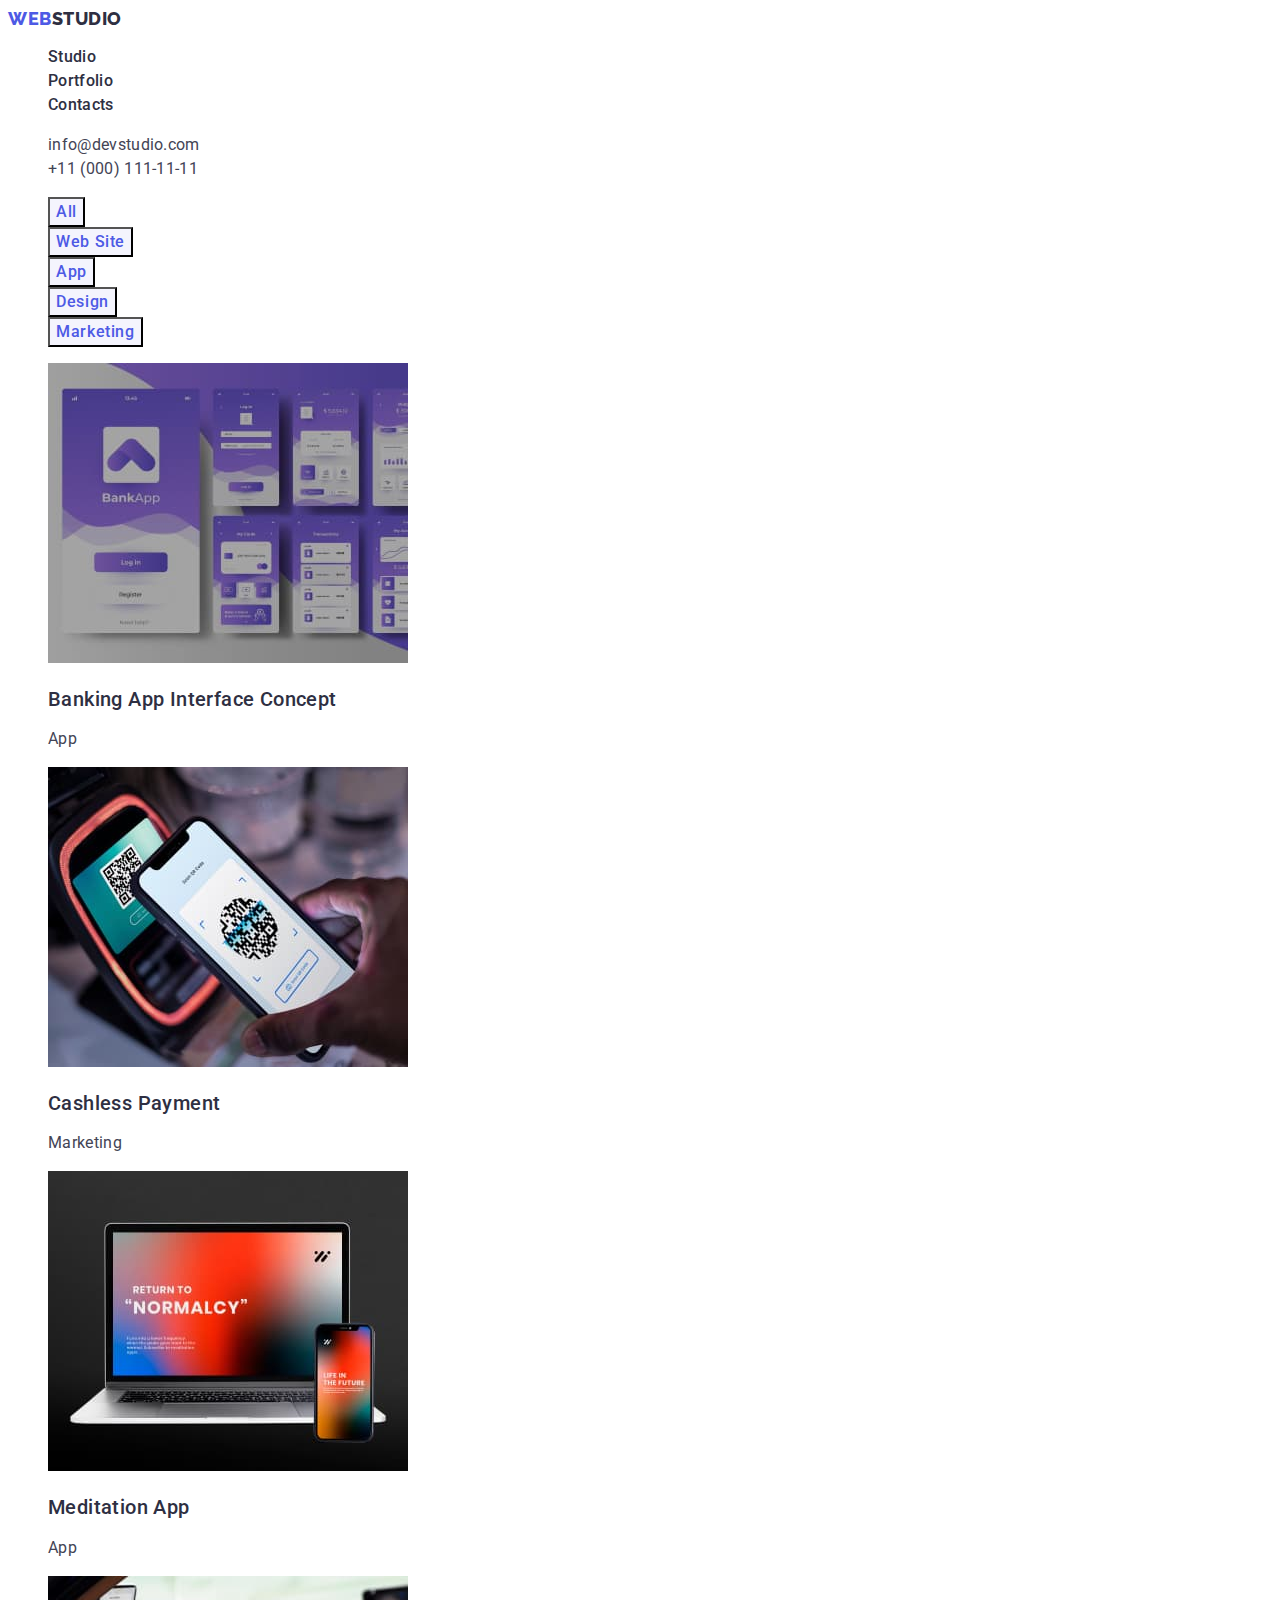
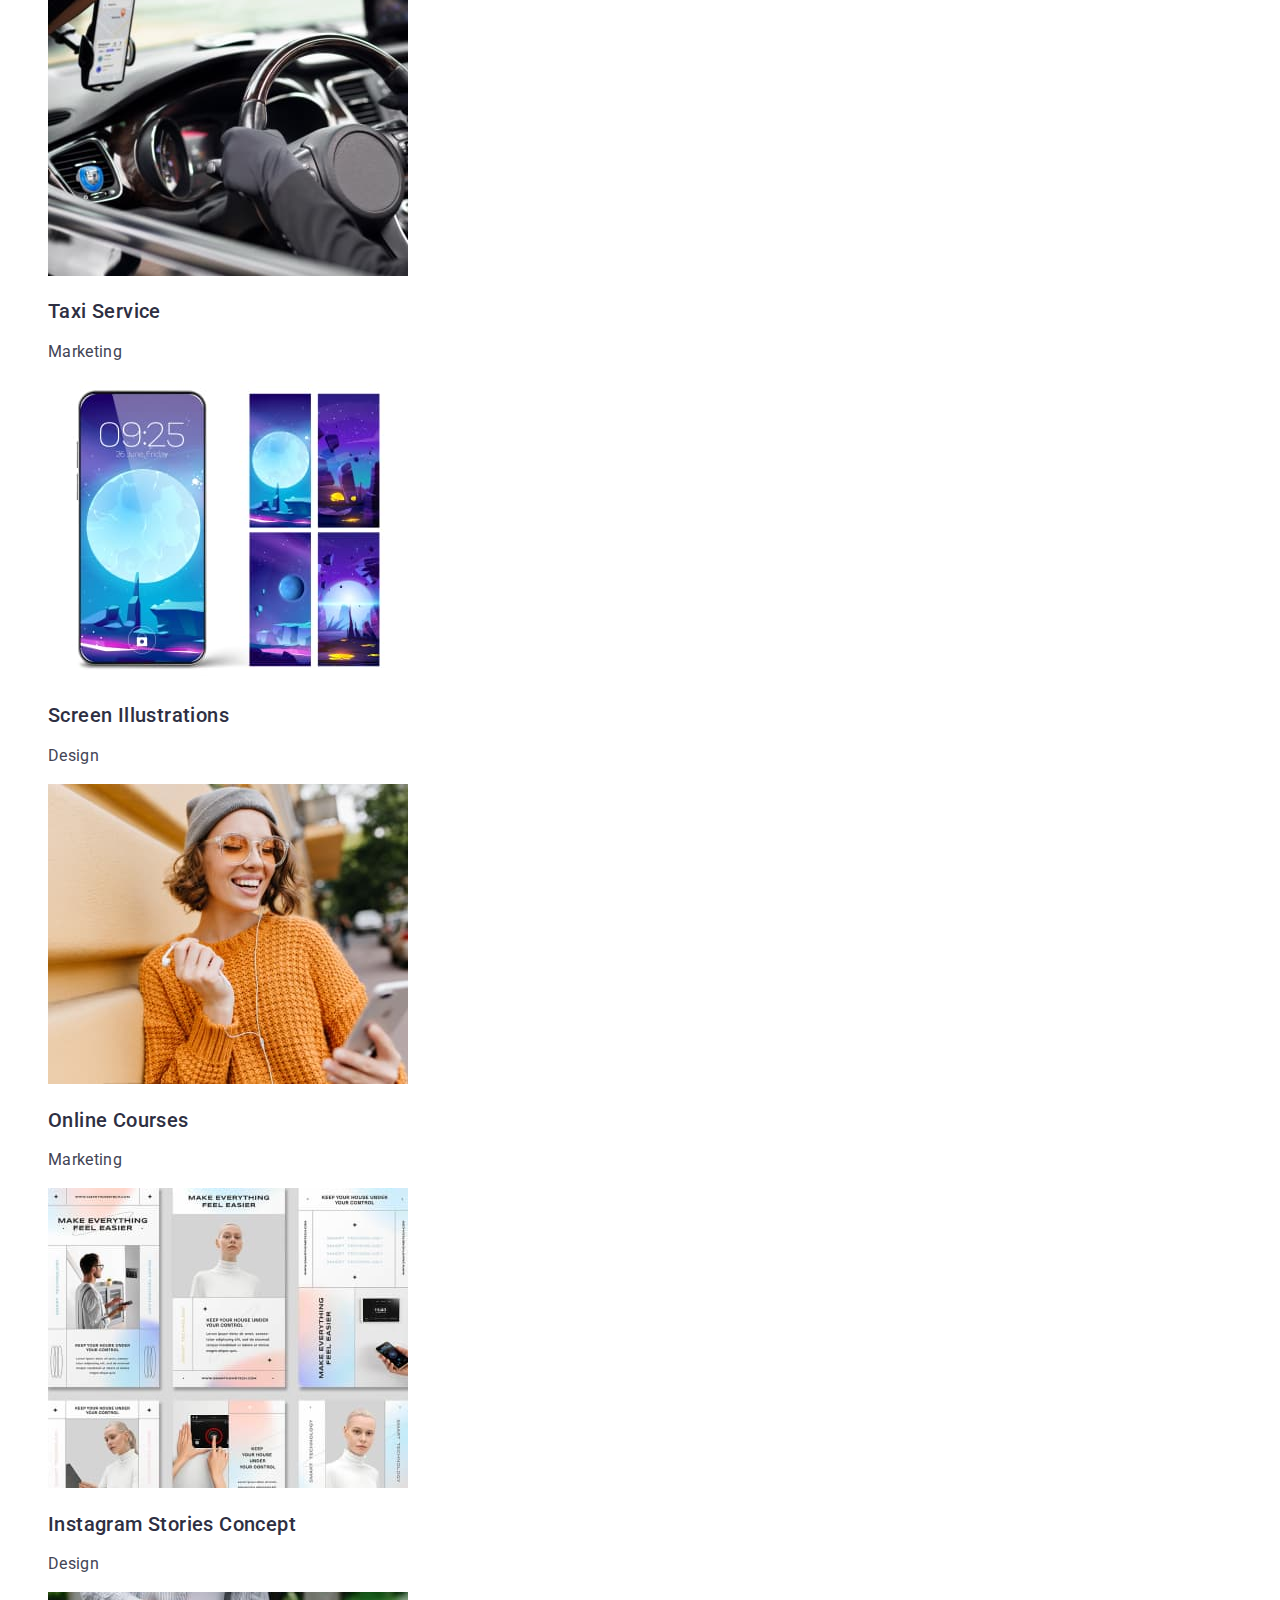
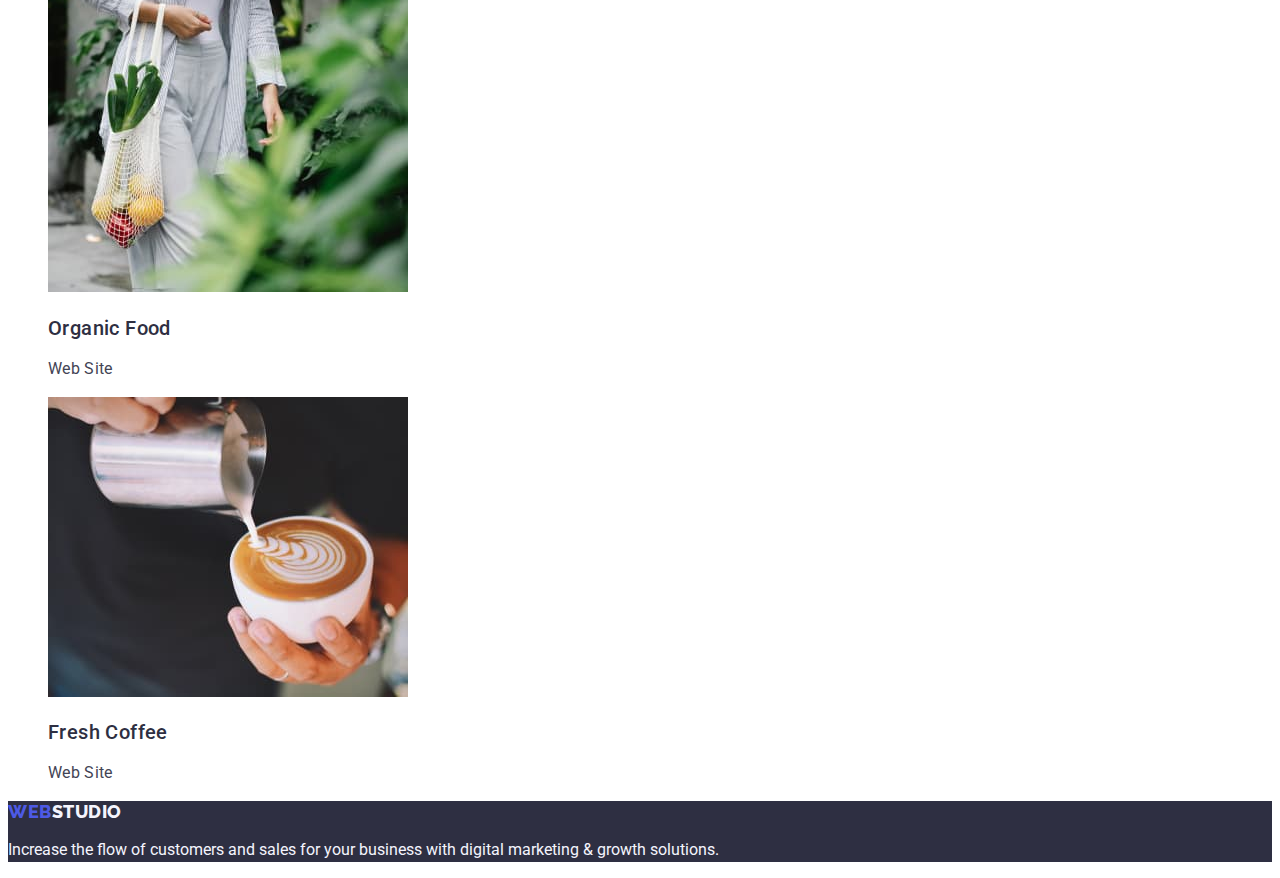
==== portfolio.html @ 2b903c84 "Initial commit" ====
<!DOCTYPE html>
<html lang="en">
  <head>
    <meta charset="UTF-8" />
    <meta http-equiv="X-UA-Compatible" content="IE=edge" />
    <meta name="viewport" content="width=device-width, initial-scale=1.0" />
    <meta name="description" content="Effective Solutions for Your Business" />
    <title>WebStudio</title>
    <!--fav icon-->
    <link
      rel="icon"
      type="image/png"
      sizes="32x32"
      href="./images/fav-icon/favicon.ico"
    />
    <!--Fonts-->
    <link rel="preconnect" href="https://fonts.googleapis.com" />
    <link rel="preconnect" href="https://fonts.gstatic.com" crossorigin />
    <link
      href="https://fonts.googleapis.com/css2?family=Raleway:wght@800&family=Roboto:wght@400;500;700&display=swap"
      rel="stylesheet"
    />
    <!--Таблиця стилів-->
    <link rel="stylesheet" href="./css/styles.css" />
  </head>
  <body>
    <!--шапка сайту навігаційне меню-->
    <header class="header">
      <nav class="header-nav">
        <a href="./index.html" class="logo link"
          >Web<span class="header-logo-studio">Studio</span></a
        >
        <ul class="list">
          <li>
            <a class="header-link link" href="./index.html">Studio</a>
          </li>
          <li>
            <a class="header-link link" href="./portfolio.html">Portfolio</a>
          </li>
          <li>
            <a class="header-link link" href="">Contacts</a>
          </li>
        </ul>
      </nav>
      <address class="adrs">
        <ul class="list">
          <li>
            <a class="header-adrs link" href="mailto:info@devstudio.com"
              >info@devstudio.com</a
            >
          </li>
          <li>
            <a class="header-adrs link" href="tel:+110001111111"
              >+11 (000) 111-11-11</a
            >
          </li>
        </ul>
      </address>
    </header>

    <main>
      <!--section1-->
      <section>
        <h1 hidden>Filters</h1>
        <!--Filters-->
        <ul class="list">
          <li><button type="button" class="btn-portfolio">All</button></li>
          <li><button type="button" class="btn-portfolio">Web Site</button></li>
          <li><button type="button" class="btn-portfolio">App</button></li>
          <li><button type="button" class="btn-portfolio">Design</button></li>
          <li>
            <button type="button" class="btn-portfolio">Marketing</button>
          </li>
        </ul>
        <!--Fotos our projects-->
        <ul class="list">
          <li>
            <a href="" class="link"
              ><img
                src="./images/portfolio/img-1.jpg"
                alt="BankApp"
                width="360"
                height="300"
              />
              <h2 class="text-header">Banking App Interface Concept</h2>
              <p class="text">App</p></a
            >
          </li>
          <li>
            <a href="" class="link"
              ><img
                src="./images/portfolio/img-2.jpg"
                alt="QR-Code scan"
                width="360"
                height="300"
              />
              <h2 class="text-header">Cashless Payment</h2>
              <p class="text">Marketing</p></a
            >
          </li>
          <li>
            <a href="" class="link"
              ><img
                src="./images/portfolio/img-3.jpg"
                alt="WEB pages"
                width="360"
                height="300"
              />
              <h2 class="text-header">Meditation App</h2>
              <p class="text">App</p></a
            >
          </li>
          <li>
            <a href="" class="link"
              ><img
                src="./images/portfolio/img-4.jpg"
                alt="Taxi navigator"
                width="360"
                height="300"
              />
              <h2 class="text-header">Taxi Service</h2>
              <p class="text">Marketing</p></a
            >
          </li>
          <li>
            <a href="" class="link"
              ><img
                src="./images/portfolio/img-5.jpg"
                alt="Screen wallpaper"
                width="360"
                height="300"
              />
              <h2 class="text-header">Screen Illustrations</h2>
              <p class="text">Design</p></a
            >
          </li>
          <li>
            <a href="" class="link"
              ><img
                src="./images/portfolio/img-6.jpg"
                alt="Online courses"
                width="360"
                height="300"
              />
              <h2 class="text-header">Online Courses</h2>
              <p class="text">Marketing</p></a
            >
          </li>
          <li>
            <a href="" class="link"
              ><img
                src="./images/portfolio/img-7.jpg"
                alt="Instagram"
                width="360"
                height="300"
              />
              <h2 class="text-header">Instagram Stories Concept</h2>
              <p class="text">Design</p></a
            >
          </li>
          <li>
            <a href="" class="link"
              ><img
                src="./images/portfolio/img-8.jpg"
                alt="Organic Food"
                width="360"
                height="300"
              />
              <h2 class="text-header">Organic Food</h2>
              <p class="text">Web Site</p></a
            >
          </li>
          <li>
            <a href="" class="link"
              ><img
                src="./images/portfolio/img-9.jpg"
                alt="Coffe"
                width="360"
                height="300"
              />
              <h2 class="text-header">Fresh Coffee</h2>
              <p class="text">Web Site</p>
            </a>
          </li>
        </ul>
      </section>
    </main>
    <!--Footer-->
    <footer class="footer">
      <a class="logo link" href="./index.html"
        >Web<span class="studio-footer">Studio</span></a
      >
      <p class="text-footer">
        Increase the flow of customers and sales for your business with digital
        marketing & growth solutions.
      </p>
    </footer>
  </body>
</html>
---- css/styles.css ----
:root {
  --color-iris: #4d5ae5;
  --color-ocean: #404bbf;
  --color-navy-blue: #2e2f42;
  --color-green: #31d0aa;
  --color-slate: #434455;
  --color-light-slate: #8e8f99;
  --color-cornflower: #e7e9fc;
  --color-cloud: #f4f4fd;
  --color-navy-blue-modal: #2e2f42;
  --color-grey: #2e2f42;
  --color-white: #ffffff;
  --color-dairy: #fcfcfc;
}
/**
  |============================
  | Base styles 
  |============================
*/
Body {
  font-family: "Roboto", sans-serif;
  font-weight: 400;
  line-height: 1.5;
  color: var(--color-slate);
  background-color: var(--color-white);
}
.link {
  text-decoration: none;
}
.list {
  list-style: none;
}
/**
  |============================
  | styles header
  |============================
*/
.header-nav {
  color: var(--color-ocean);
}
.logo {
  font-family: "Raleway", sans-serif;
  font-style: normal;
  font-weight: 800;
  font-size: 18px;
  line-height: 21px;
  line-height: 1.17;

  display: flex;
  align-items: center;
  letter-spacing: 0.03em;
  text-transform: uppercase;

  color: var(--color-iris);
}
.header-logo-studio {
  font-family: "Raleway";
  font-style: normal;
  font-weight: 800;
  font-size: 18px;
  line-height: 21px;

  display: flex;
  align-items: center;
  letter-spacing: 0.03em;
  text-transform: uppercase;
  color: #2e2f42;
}
.header-link {
  font-style: normal;
  font-weight: 500;
  font-size: 16px;
  line-height: 24px;
  letter-spacing: 0.02em;
  color: var(--color-navy-blue);
}
.header-nav .header-link:hover,
.header-nav .header-link:focus {
  color: var(--color-ocean);

}
.adrs {
  font-style: normal;
}
.header-adrs {
  font-style: normal;
  font-weight: 400;
  font-size: 16px;
  line-height: 24px;
  letter-spacing: 0.02em;
  color: var(--color-slate);
}
.adrs .header-adrs:hover,
.adrs .header-adrs:focus {
  color: var(--color-ocean);
}
/**
  |============================
  | styles Hero section 1
  |============================
*/
.hero-section {
  background-color: var(--color-navy-blue);
}
.hero-header {
  font-weight: 700;
  font-size: 56px;
  line-height: 60px;
  text-align: center;
  letter-spacing: 0.02em;
  line-height: 1.07;
  color: var(--color-white);
}
.hero-button {
  font-family: "Roboto", sans-serif;
  background-color: var(--color-iris);
  color: var(--color-white);
  box-shadow: 0px 4px 4px rgba(0, 0, 0, 0.15);
  border-radius: 4px;
  font-size: 16px;
  letter-spacing: 0.04em;
  font-weight: 500;
  line-height: 1.5;
  cursor: pointer;
}
.hero-button:hover,
.hero-button:focus {
  background-color: #404BBF;
}
/**
  |============================
  | styles section 3
  |============================
*/
.header-three {
  font-weight: 500;
  line-height: 1.2;
  letter-spacing: 0.02em;
  font-size: 20px;
  color: var(--color-navy-blue);
}
.text {
  font-weight: 400;
  line-height: 1.5;
  font-size: 16px;
  letter-spacing: 0.02em;
  color: var(--color-slate);
}
.header-two {
  font-weight: 700;
  line-height: 1.11;
  text-align: center;
  text-transform: capitalize;
  letter-spacing: 0.02em;
  font-size: 36px;
  color: var(--color-navy-blue);
}
/**
  |============================
  | styles section 4
  |============================
*/
.team {
  background-color: var(--color-cloud);
}
.list-point {
  background-color: var(--color-white);
}
/**
  |============================
  | footer
  |============================
*/
.footer {
  background-color: var(--color-navy-blue);
}
.studio-footer {
  color: var(--color-cloud);
  font-family: 'Raleway', sans-serif
  line-height: 1.17;
}
.text-footer {
  color: var(--color-cloud);
}
/**
  |============================
  | Portfolio
  |============================
*/
.btn-portfolio {
  font-size: 16px;
  letter-spacing: 0.04em;
  font-weight: 500;
  line-height: 1.5;
  cursor: pointer;
  color: var(--color-iris);
  font-family: "Roboto", sans-serif;
  background-color: var(--color-cloud);
}
.btn-portfolio:hover,
.btn-portfolio:focus {
  color: var(--color-white);
  background-color: var(--color-ocean);
}

.text-header {
  font-weight: 500;
  font-size: 20px;
  line-height: 1.2;
  letter-spacing: 0.02em;
  color: var(--color-navy-blue);
}
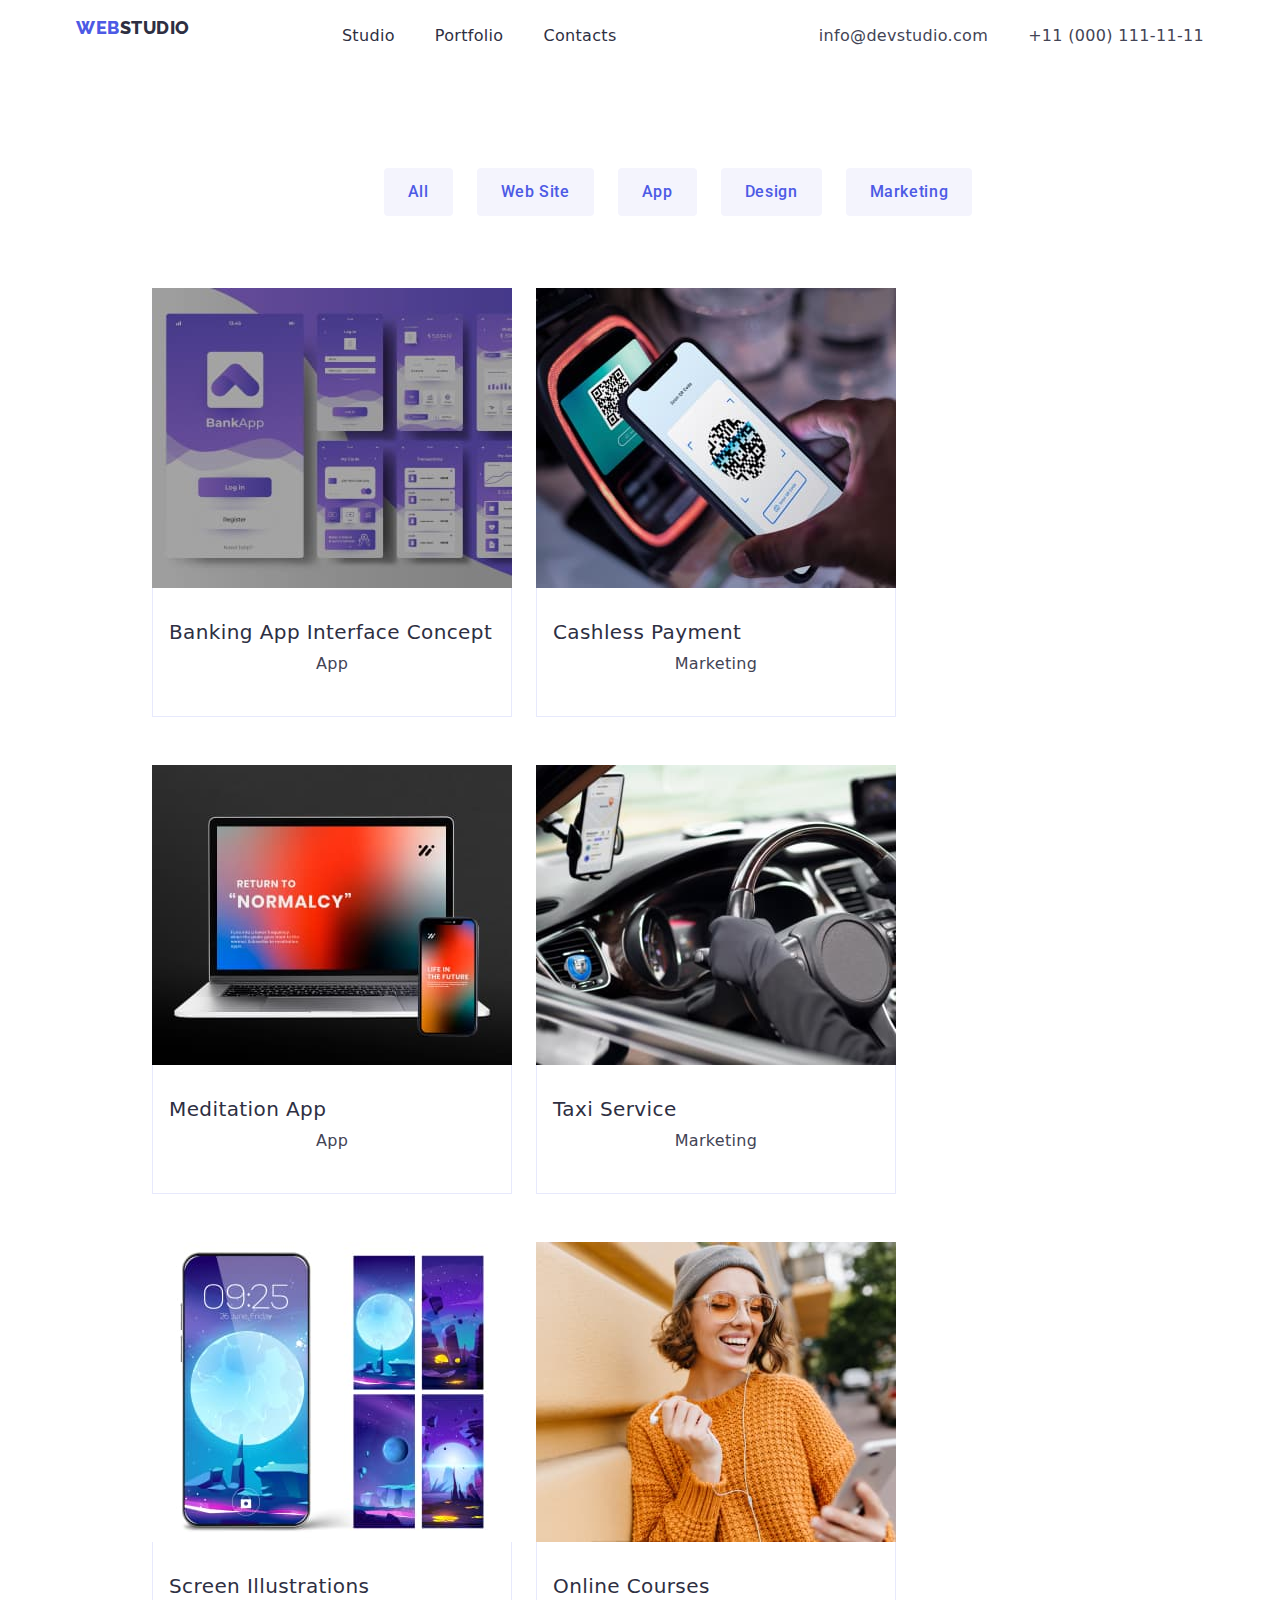
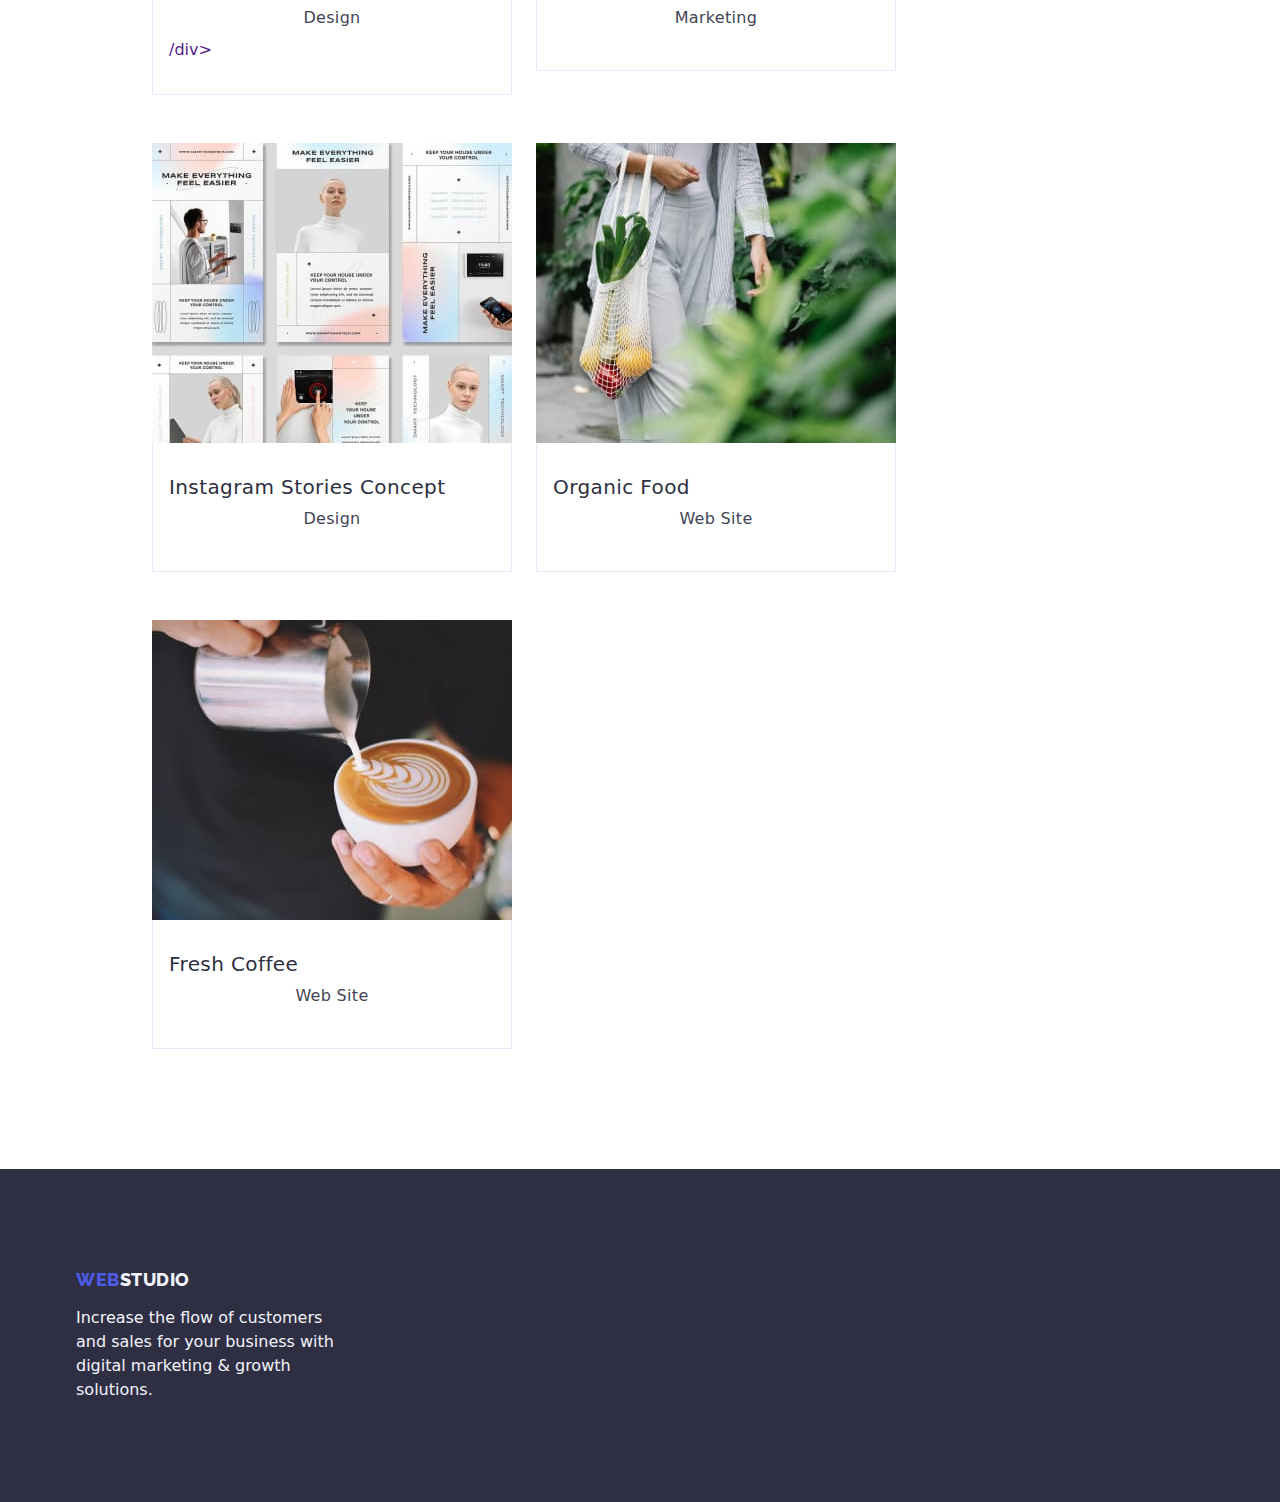
==== commit 24fcaedd: "ДЗ 3" ====
--- a/portfolio.html
+++ b/portfolio.html
@@ -22,48 +22,59 @@
     />
     <!--Таблиця стилів-->
     <link rel="stylesheet" href="./css/styles.css" />
+    <!--нормалізатор стилів-->
+    <link
+      rel="stylesheet"
+      href="https://cdnjs.cloudflare.com/ajax/libs/modern-normalize/1.1.0/modern-normalize.min.css"
+    />
   </head>
   <body>
     <!--шапка сайту навігаційне меню-->
     <header class="header">
-      <nav class="header-nav">
-        <a href="./index.html" class="logo link"
-          >Web<span class="header-logo-studio">Studio</span></a
-        >
-        <ul class="list">
-          <li>
-            <a class="header-link link" href="./index.html">Studio</a>
-          </li>
-          <li>
-            <a class="header-link link" href="./portfolio.html">Portfolio</a>
-          </li>
-          <li>
-            <a class="header-link link" href="">Contacts</a>
-          </li>
-        </ul>
-      </nav>
-      <address class="adrs">
-        <ul class="list">
-          <li>
-            <a class="header-adrs link" href="mailto:info@devstudio.com"
-              >info@devstudio.com</a
-            >
-          </li>
-          <li>
-            <a class="header-adrs link" href="tel:+110001111111"
-              >+11 (000) 111-11-11</a
-            >
-          </li>
-        </ul>
-      </address>
+      <!-- header container -->
+      <div class="container">
+        <!-- header nav -->
+        <nav class="header-nav">
+          <!-- logo -->
+          <a href="./index.html" class="logo link"
+            >Web<span class="header-logo-studio">Studio</span></a
+          >
+          <ul class="list">
+            <li>
+              <a class="header-link link" href="./index.html">Studio</a>
+            </li>
+            <li>
+              <a class="header-link link" href="./portfolio.html">Portfolio</a>
+            </li>
+            <li>
+              <a class="header-link link" href="">Contacts</a>
+            </li>
+          </ul>
+        </nav>
+        <address class="adrs">
+          <ul class="list">
+            <li>
+              <a class="header-adrs link" href="mailto:info@devstudio.com"
+                >info@devstudio.com</a
+              >
+            </li>
+            <li>
+              <a class="header-adrs link" href="tel:+110001111111"
+                >+11 (000) 111-11-11</a
+              >
+            </li>
+          </ul>
+        </address>
+      </div>
     </header>
 
     <main>
       <!--section1-->
-      <section>
+      <section class="section-portfolio">
+        <div class="container">
         <h1 hidden>Filters</h1>
         <!--Filters-->
-        <ul class="list">
+        <ul class="list filter">
           <li><button type="button" class="btn-portfolio">All</button></li>
           <li><button type="button" class="btn-portfolio">Web Site</button></li>
           <li><button type="button" class="btn-portfolio">App</button></li>
@@ -73,8 +84,8 @@
           </li>
         </ul>
         <!--Fotos our projects-->
-        <ul class="list">
-          <li>
+        <ul class="list cards">
+          <li class="card">
             <a href="" class="link"
               ><img
                 src="./images/portfolio/img-1.jpg"
@@ -82,11 +93,13 @@
                 width="360"
                 height="300"
               />
+               <div class="card-categories">
               <h2 class="text-header">Banking App Interface Concept</h2>
-              <p class="text">App</p></a
-            >
-          </li>
-          <li>
+              <p class="text">App</p> 
+            </div>
+            </a>
+          </li>
+          <li class="card">
             <a href="" class="link"
               ><img
                 src="./images/portfolio/img-2.jpg"
@@ -94,11 +107,13 @@
                 width="360"
                 height="300"
               />
+               <div class="card-categories">
               <h2 class="text-header">Cashless Payment</h2>
-              <p class="text">Marketing</p></a
-            >
-          </li>
-          <li>
+              <p class="text">Marketing</p>
+            </div>
+            </a>
+          </li>
+          <li class="card">
             <a href="" class="link"
               ><img
                 src="./images/portfolio/img-3.jpg"
@@ -106,11 +121,12 @@
                 width="360"
                 height="300"
               />
+              <div class="card-categories">
               <h2 class="text-header">Meditation App</h2>
-              <p class="text">App</p></a
-            >
-          </li>
-          <li>
+              <p class="text">App</p></div></a
+            >
+          </li>
+          <li class="card">
             <a href="" class="link"
               ><img
                 src="./images/portfolio/img-4.jpg"
@@ -118,11 +134,12 @@
                 width="360"
                 height="300"
               />
+              <div class="card-categories">
               <h2 class="text-header">Taxi Service</h2>
-              <p class="text">Marketing</p></a
-            >
-          </li>
-          <li>
+              <p class="text">Marketing</p></div></a
+            >
+          </li>
+          <li class="card">
             <a href="" class="link"
               ><img
                 src="./images/portfolio/img-5.jpg"
@@ -130,11 +147,12 @@
                 width="360"
                 height="300"
               />
+              <div class="card-categories">
               <h2 class="text-header">Screen Illustrations</h2>
-              <p class="text">Design</p></a
-            >
-          </li>
-          <li>
+              <p class="text">Design</p>/div></a
+            >
+          </li>
+          <li class="card">
             <a href="" class="link"
               ><img
                 src="./images/portfolio/img-6.jpg"
@@ -142,11 +160,12 @@
                 width="360"
                 height="300"
               />
+              <div class="card-categories">
               <h2 class="text-header">Online Courses</h2>
-              <p class="text">Marketing</p></a
-            >
-          </li>
-          <li>
+              <p class="text">Marketing</p></div></a
+            >
+          </li>
+          <li class="card">
             <a href="" class="link"
               ><img
                 src="./images/portfolio/img-7.jpg"
@@ -154,11 +173,12 @@
                 width="360"
                 height="300"
               />
+              <div class="card-categories">
               <h2 class="text-header">Instagram Stories Concept</h2>
-              <p class="text">Design</p></a
-            >
-          </li>
-          <li>
+              <p class="text">Design</p></div></a
+            >
+          </li>
+          <li class="card">
             <a href="" class="link"
               ><img
                 src="./images/portfolio/img-8.jpg"
@@ -166,11 +186,12 @@
                 width="360"
                 height="300"
               />
+              <div class="card-categories">
               <h2 class="text-header">Organic Food</h2>
-              <p class="text">Web Site</p></a
-            >
-          </li>
-          <li>
+              <p class="text">Web Site</p></div></a
+            >
+          </li>
+          <li class="card">
             <a href="" class="link"
               ><img
                 src="./images/portfolio/img-9.jpg"
@@ -178,22 +199,26 @@
                 width="360"
                 height="300"
               />
+              <div class="card-categories">
               <h2 class="text-header">Fresh Coffee</h2>
-              <p class="text">Web Site</p>
+              <p class="text">Web Site</p></div>
             </a>
           </li>
         </ul>
+      </div>
       </section>
     </main>
     <!--Footer-->
     <footer class="footer">
-      <a class="logo link" href="./index.html"
-        >Web<span class="studio-footer">Studio</span></a
-      >
-      <p class="text-footer">
-        Increase the flow of customers and sales for your business with digital
-        marketing & growth solutions.
-      </p>
+      <div class="container">
+        <a class="logo link" href="./index.html"
+          >Web<span class="studio-footer">Studio</span></a
+        >
+        <p class="text-footer">
+          Increase the flow of customers and sales for your business with
+          digital marketing & growth solutions.
+        </p>
+      </div>
     </footer>
   </body>
 </html>
--- a/css/styles.css
+++ b/css/styles.css
@@ -12,6 +12,15 @@
   --color-white: #ffffff;
   --color-dairy: #fcfcfc;
 }
+html {
+  box-sizing: border-box;
+}
+*,
+*:before,
+*:after {
+  box-sizing: inherit;
+}
+
 /**
   |============================
   | Base styles 
@@ -20,45 +29,97 @@
 Body {
   font-family: "Roboto", sans-serif;
   font-weight: 400;
-  line-height: 1.5;
+  font-style: normal;
+  font-size: 16px;
+  line-height: 24px;
   color: var(--color-slate);
   background-color: var(--color-white);
 }
+h1,
+h2,
+h3,
+h4,
+h5,
+h6,
+p,
+ul {
+  margin: 0;
+}
+
+.container {
+  width: 1158px;
+  margin-left: auto;
+  margin-right: auto;
+  padding-left: 15px;
+  padding-right: 15px;
+}
 .link {
   text-decoration: none;
 }
 .list {
   list-style: none;
-}
-/**
+  margin: 0;
+  padding: 0;
+}
+img {
+  display: block;
+}
+.header-hidden {
+  position: absolute;
+  width: 1px;
+  height: 1px;
+  margin: -1px;
+  border: 0;
+  padding: 0;
+  white-space: nowrap;
+  clip-path: inset(100%);
+  clip: rect(0 0 0 0);
+  overflow: hidden;
+}
+/*
   |============================
   | styles header
   |============================
 */
+.header .container {
+  display: flex;
+  align-items: center;
+  margin: 0 auto 0 auto;
+}
+.header {
+  border-bottom: 1px solid var(--heder-border-cl);
+}
 .header-nav {
   color: var(--color-ocean);
+  display: flex;
+  align-items: center;
+  margin-right: auto;
+  font-weight: 500;
+  font-size: 16px;
+  line-height: 24px;
 }
 .logo {
   font-family: "Raleway", sans-serif;
+  font-style: normal;
+  font-weight: 800;
+  font-size: 18px;
+  margin-right: 76px;
+  line-height: 1.17;
+
+  display: flex;
+  align-items: center;
+  letter-spacing: 0.03em;
+  text-transform: uppercase;
+  text-decoration: none;
+
+  color: var(--color-iris);
+}
+.header-logo-studio {
+  font-family: "Raleway";
   font-style: normal;
   font-weight: 800;
   font-size: 18px;
   line-height: 21px;
-  line-height: 1.17;
-
-  display: flex;
-  align-items: center;
-  letter-spacing: 0.03em;
-  text-transform: uppercase;
-
-  color: var(--color-iris);
-}
-.header-logo-studio {
-  font-family: "Raleway";
-  font-style: normal;
-  font-weight: 800;
-  font-size: 18px;
-  line-height: 21px;
 
   display: flex;
   align-items: center;
@@ -67,6 +128,10 @@
   color: #2e2f42;
 }
 .header-link {
+  display: flex;
+  padding-top: 24px;
+  padding-bottom: 24px;
+
   font-style: normal;
   font-weight: 500;
   font-size: 16px;
@@ -77,10 +142,11 @@
 .header-nav .header-link:hover,
 .header-nav .header-link:focus {
   color: var(--color-ocean);
-
-}
-.adrs {
-  font-style: normal;
+}
+.list {
+  display: flex;
+  margin-left: 76px;
+  gap: 40px;
 }
 .header-adrs {
   font-style: normal;
@@ -94,21 +160,35 @@
 .adrs .header-adrs:focus {
   color: var(--color-ocean);
 }
-/**
+
+.adrs {
+  font-style: normal;
+  display: flex;
+  gap: 40px;
+}
+/*
   |============================
   | styles Hero section 1
   |============================
 */
 .hero-section {
   background-color: var(--color-navy-blue);
+  padding: 188px 0;
+  text-align: center;
 }
 .hero-header {
+  font-family: "Roboto";
+  font-style: normal;
   font-weight: 700;
   font-size: 56px;
   line-height: 60px;
   text-align: center;
   letter-spacing: 0.02em;
   line-height: 1.07;
+  max-width: 496px;
+  margin-bottom: 48px;
+  margin-left: auto;
+  margin-right: auto;
   color: var(--color-white);
 }
 .hero-button {
@@ -122,20 +202,47 @@
   font-weight: 500;
   line-height: 1.5;
   cursor: pointer;
+  display: block;
+  margin: 0 auto;
+  border-radius: 4px;
+  padding: 16px 32px;
+  min-width: 169px;
+  height: 56px;
+  box-shadow: 0px 4px 4px rgba(0, 0, 0, 0.15);
+  border: none;
+  cursor: pointer;
 }
 .hero-button:hover,
 .hero-button:focus {
-  background-color: #404BBF;
-}
-/**
-  |============================
-  | styles section 3
-  |============================
-*/
+  background-color: #404bbf;
+}
+/*
+  |============================
+  | styles section 2
+  |============================
+*/
+.features {
+  padding: 120px 0;
+}
+.features-description {
+  display: flex;
+  gap: 24px;
+}
+.features-list {
+  flex-basis: calc((100% - 72px) / 4);
+}
+.features-list:nth-last-child() {
+  margin-right: 0;
+}
+.features-list {
+  width: calc((100% - 72px) / 4);
+}
 .header-three {
   font-weight: 500;
   line-height: 1.2;
   letter-spacing: 0.02em;
+  text-align: center;
+  margin-bottom: 8px;
   font-size: 20px;
   color: var(--color-navy-blue);
 }
@@ -144,43 +251,89 @@
   line-height: 1.5;
   font-size: 16px;
   letter-spacing: 0.02em;
+  text-align: center;
   color: var(--color-slate);
+}
+.team-descr {
+  padding: 32px 16px;
+  border-radius: 0px 0px 4px 4px;
+}
+
+/*
+  |============================
+  | styles section 3
+  |============================
+*/
+.product-section {
+  padding-bottom: 120px;
 }
 .header-two {
   font-weight: 700;
+  font-style: normal;
   line-height: 1.11;
   text-align: center;
   text-transform: capitalize;
   letter-spacing: 0.02em;
   font-size: 36px;
+  margin-bottom: 72px;
   color: var(--color-navy-blue);
 }
+.list .header-two {
+  display: flex;
+  gap: 24px;
+  margin-bottom: 72px;
+}
+
+/*
+  |============================
+  | styles section 4
+  |============================
+*/
+.team {
+  padding-top: 120px;
+  padding-bottom: 120px;
+  background-color: var(--color-cloud);
+}
+.list-point {
+  flex-basis: calc((100% - 72px) / 4);
+  box-shadow: 0px 1px 6px rgba(46, 47, 66, 0.08),
+    0px 1px 1px rgba(46, 47, 66, 0.16), 0px 2px 1px rgba(46, 47, 66, 0.08);
+  border-radius: 0px 0px 4px 4px;
+  background-color: var(--color-white);
+}
+.team .list {
+  display: flex;
+  gap: 24px;
+}
 /**
   |============================
-  | styles section 4
-  |============================
-*/
-.team {
-  background-color: var(--color-cloud);
-}
-.list-point {
-  background-color: var(--color-white);
-}
-/**
-  |============================
   | footer
   |============================
 */
 .footer {
+  padding: 100px 0;
   background-color: var(--color-navy-blue);
 }
 .studio-footer {
   color: var(--color-cloud);
-  font-family: 'Raleway', sans-serif
+  font-family: "Raleway", sans-serif;
+  font-style: normal;
+  font-weight: 800;
+  font-size: 18px;
   line-height: 1.17;
-}
+  display: inline-block;
+  align-items: center;
+  letter-spacing: 0.03em;
+  text-decoration: none;
+  text-transform: uppercase;
+}
+.logo {
+  margin-bottom: 16px;
+}
+
 .text-footer {
   color: var(--color-cloud);
+  width: 264px;
 }
 /**
   |============================
@@ -196,11 +349,20 @@
   color: var(--color-iris);
   font-family: "Roboto", sans-serif;
   background-color: var(--color-cloud);
+
+  display: flex;
+  flex-direction: row;
+  justify-content: center;
+  align-items: center;
+  padding: 12px 24px;
+  border: 1px solid var(--heder-border-cl);
+  border-radius: 4px;
 }
 .btn-portfolio:hover,
 .btn-portfolio:focus {
   color: var(--color-white);
   background-color: var(--color-ocean);
+  border: 1px solid transparent;
 }
 
 .text-header {
@@ -209,4 +371,30 @@
   line-height: 1.2;
   letter-spacing: 0.02em;
   color: var(--color-navy-blue);
-}
+  margin-bottom: 8px;
+}
+
+.section-portfolio {
+  padding: 96px 0 120px;
+}
+
+.filter {
+  display: flex;
+  justify-content: center;
+  gap: 24px;
+  margin-bottom: 72px;
+}
+.cards {
+  display: flex;
+  flex-wrap: wrap;
+  column-gap: 24px;
+  row-gap: 48px;
+}
+.text {
+  margin-bottom: 8px;
+}
+.card-categories {
+  padding: 32px 16px;
+  border: 1px solid #e7e9fc;
+  border-top: none;
+}
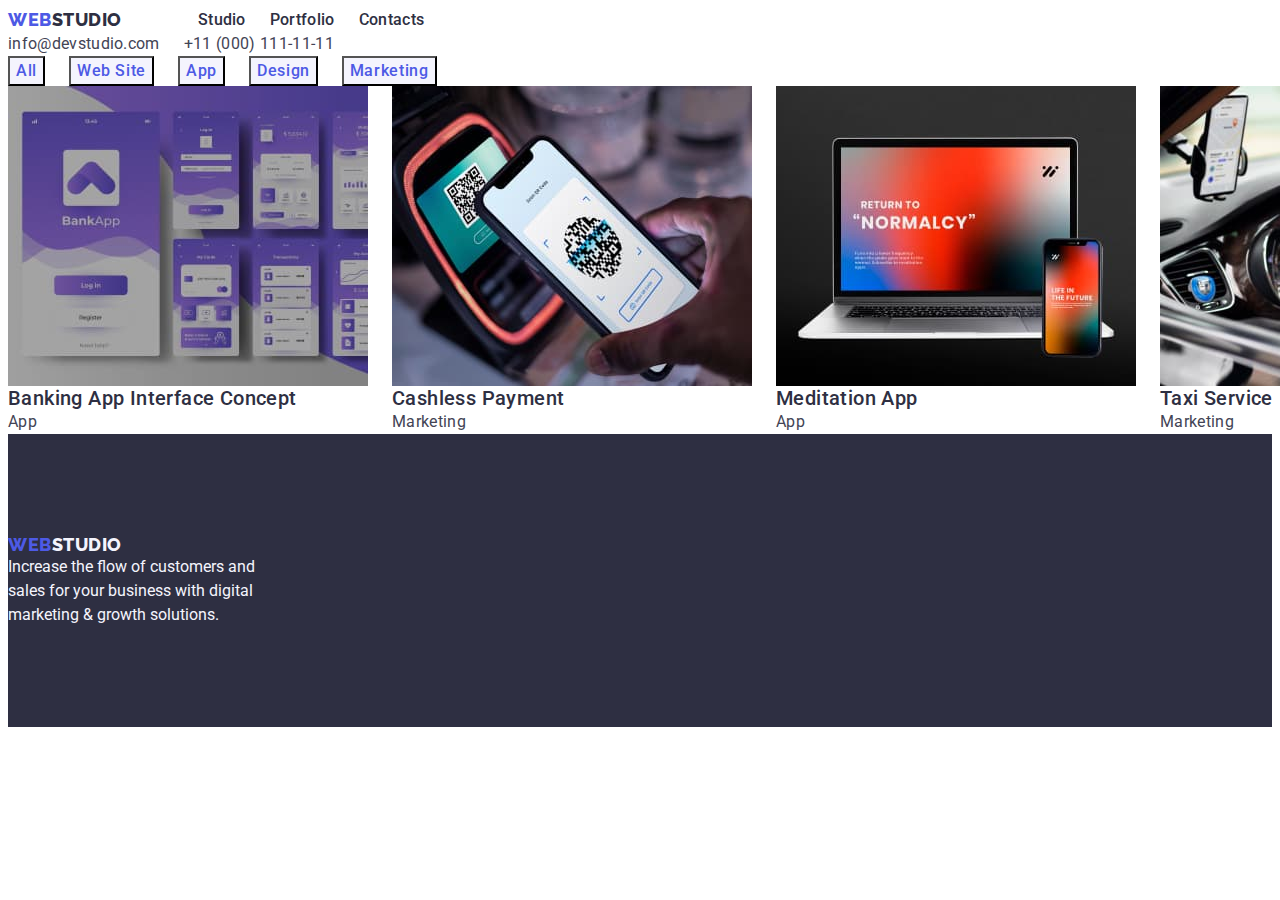
==== commit 351d3ee7: "Зробила першу сторінку" ====
--- a/portfolio.html
+++ b/portfolio.html
@@ -22,59 +22,48 @@
     />
     <!--Таблиця стилів-->
     <link rel="stylesheet" href="./css/styles.css" />
-    <!--нормалізатор стилів-->
-    <link
-      rel="stylesheet"
-      href="https://cdnjs.cloudflare.com/ajax/libs/modern-normalize/1.1.0/modern-normalize.min.css"
-    />
   </head>
   <body>
     <!--шапка сайту навігаційне меню-->
     <header class="header">
-      <!-- header container -->
-      <div class="container">
-        <!-- header nav -->
-        <nav class="header-nav">
-          <!-- logo -->
-          <a href="./index.html" class="logo link"
-            >Web<span class="header-logo-studio">Studio</span></a
-          >
-          <ul class="list">
-            <li>
-              <a class="header-link link" href="./index.html">Studio</a>
-            </li>
-            <li>
-              <a class="header-link link" href="./portfolio.html">Portfolio</a>
-            </li>
-            <li>
-              <a class="header-link link" href="">Contacts</a>
-            </li>
-          </ul>
-        </nav>
-        <address class="adrs">
-          <ul class="list">
-            <li>
-              <a class="header-adrs link" href="mailto:info@devstudio.com"
-                >info@devstudio.com</a
-              >
-            </li>
-            <li>
-              <a class="header-adrs link" href="tel:+110001111111"
-                >+11 (000) 111-11-11</a
-              >
-            </li>
-          </ul>
-        </address>
-      </div>
+      <nav class="header-nav">
+        <a href="./index.html" class="logo link"
+          >Web<span class="header-logo-studio">Studio</span></a
+        >
+        <ul class="list">
+          <li>
+            <a class="header-link link" href="./index.html">Studio</a>
+          </li>
+          <li>
+            <a class="header-link link" href="./portfolio.html">Portfolio</a>
+          </li>
+          <li>
+            <a class="header-link link" href="">Contacts</a>
+          </li>
+        </ul>
+      </nav>
+      <address class="adrs">
+        <ul class="list">
+          <li>
+            <a class="header-adrs link" href="mailto:info@devstudio.com"
+              >info@devstudio.com</a
+            >
+          </li>
+          <li>
+            <a class="header-adrs link" href="tel:+110001111111"
+              >+11 (000) 111-11-11</a
+            >
+          </li>
+        </ul>
+      </address>
     </header>
 
     <main>
       <!--section1-->
-      <section class="section-portfolio">
-        <div class="container">
+      <section>
         <h1 hidden>Filters</h1>
         <!--Filters-->
-        <ul class="list filter">
+        <ul class="list">
           <li><button type="button" class="btn-portfolio">All</button></li>
           <li><button type="button" class="btn-portfolio">Web Site</button></li>
           <li><button type="button" class="btn-portfolio">App</button></li>
@@ -84,8 +73,8 @@
           </li>
         </ul>
         <!--Fotos our projects-->
-        <ul class="list cards">
-          <li class="card">
+        <ul class="list">
+          <li>
             <a href="" class="link"
               ><img
                 src="./images/portfolio/img-1.jpg"
@@ -93,13 +82,11 @@
                 width="360"
                 height="300"
               />
-               <div class="card-categories">
               <h2 class="text-header">Banking App Interface Concept</h2>
-              <p class="text">App</p> 
-            </div>
-            </a>
+              <p class="text">App</p></a
+            >
           </li>
-          <li class="card">
+          <li>
             <a href="" class="link"
               ><img
                 src="./images/portfolio/img-2.jpg"
@@ -107,13 +94,11 @@
                 width="360"
                 height="300"
               />
-               <div class="card-categories">
               <h2 class="text-header">Cashless Payment</h2>
-              <p class="text">Marketing</p>
-            </div>
-            </a>
+              <p class="text">Marketing</p></a
+            >
           </li>
-          <li class="card">
+          <li>
             <a href="" class="link"
               ><img
                 src="./images/portfolio/img-3.jpg"
@@ -121,12 +106,11 @@
                 width="360"
                 height="300"
               />
-              <div class="card-categories">
               <h2 class="text-header">Meditation App</h2>
-              <p class="text">App</p></div></a
+              <p class="text">App</p></a
             >
           </li>
-          <li class="card">
+          <li>
             <a href="" class="link"
               ><img
                 src="./images/portfolio/img-4.jpg"
@@ -134,12 +118,11 @@
                 width="360"
                 height="300"
               />
-              <div class="card-categories">
               <h2 class="text-header">Taxi Service</h2>
-              <p class="text">Marketing</p></div></a
+              <p class="text">Marketing</p></a
             >
           </li>
-          <li class="card">
+          <li>
             <a href="" class="link"
               ><img
                 src="./images/portfolio/img-5.jpg"
@@ -147,12 +130,11 @@
                 width="360"
                 height="300"
               />
-              <div class="card-categories">
               <h2 class="text-header">Screen Illustrations</h2>
-              <p class="text">Design</p>/div></a
+              <p class="text">Design</p></a
             >
           </li>
-          <li class="card">
+          <li>
             <a href="" class="link"
               ><img
                 src="./images/portfolio/img-6.jpg"
@@ -160,12 +142,11 @@
                 width="360"
                 height="300"
               />
-              <div class="card-categories">
               <h2 class="text-header">Online Courses</h2>
-              <p class="text">Marketing</p></div></a
+              <p class="text">Marketing</p></a
             >
           </li>
-          <li class="card">
+          <li>
             <a href="" class="link"
               ><img
                 src="./images/portfolio/img-7.jpg"
@@ -173,12 +154,11 @@
                 width="360"
                 height="300"
               />
-              <div class="card-categories">
               <h2 class="text-header">Instagram Stories Concept</h2>
-              <p class="text">Design</p></div></a
+              <p class="text">Design</p></a
             >
           </li>
-          <li class="card">
+          <li>
             <a href="" class="link"
               ><img
                 src="./images/portfolio/img-8.jpg"
@@ -186,12 +166,11 @@
                 width="360"
                 height="300"
               />
-              <div class="card-categories">
               <h2 class="text-header">Organic Food</h2>
-              <p class="text">Web Site</p></div></a
+              <p class="text">Web Site</p></a
             >
           </li>
-          <li class="card">
+          <li>
             <a href="" class="link"
               ><img
                 src="./images/portfolio/img-9.jpg"
@@ -199,26 +178,22 @@
                 width="360"
                 height="300"
               />
-              <div class="card-categories">
               <h2 class="text-header">Fresh Coffee</h2>
-              <p class="text">Web Site</p></div>
+              <p class="text">Web Site</p>
             </a>
           </li>
         </ul>
-      </div>
       </section>
     </main>
     <!--Footer-->
     <footer class="footer">
-      <div class="container">
-        <a class="logo link" href="./index.html"
-          >Web<span class="studio-footer">Studio</span></a
-        >
-        <p class="text-footer">
-          Increase the flow of customers and sales for your business with
-          digital marketing & growth solutions.
-        </p>
-      </div>
+      <a class="logo link" href="./index.html"
+        >Web<span class="studio-footer">Studio</span></a
+      >
+      <p class="text-footer">
+        Increase the flow of customers and sales for your business with digital
+        marketing & growth solutions.
+      </p>
     </footer>
   </body>
-</html>
+</html>--- a/css/styles.css
+++ b/css/styles.css
@@ -12,126 +12,109 @@
   --color-white: #ffffff;
   --color-dairy: #fcfcfc;
 }
-html {
-  box-sizing: border-box;
-}
-*,
-*:before,
-*:after {
-  box-sizing: inherit;
-}
-
-/**
-  |============================
-  | Base styles 
-  |============================
-*/
-Body {
-  font-family: "Roboto", sans-serif;
-  font-weight: 400;
-  font-style: normal;
-  font-size: 16px;
-  line-height: 24px;
-  color: var(--color-slate);
-  background-color: var(--color-white);
-}
+/*скидання стилів*/
 h1,
 h2,
 h3,
 h4,
-h5,
-h6,
-p,
-ul {
-  margin: 0;
+p {
+  margin-top: 0;
+  margin-bottom: 0;
+}
+ul,
+ol {
+  margin-top: 0;
+  margin-bottom: 0;
+  padding-left: 0;
+}
+img {
+  display: block;
+}
+.list {
+  list-style: none;
+  display: flex;
+}
+address {
+  font-style: normal;
+}
+button {
+  cursor: pointer;
+}
+.link {
+  text-decoration: none;
+}
+/*Base styles*/
+
+Body {
+  font-family: "Roboto", sans-serif;
+  font-weight: 400;
+  line-height: 1.5;
+  color: var(--color-slate);
+  background-color: var(--color-white);
 }
 
 .container {
-  width: 1158px;
+  max-width: 1200px;
   margin-left: auto;
   margin-right: auto;
   padding-left: 15px;
   padding-right: 15px;
 }
-.link {
-  text-decoration: none;
-}
-.list {
-  list-style: none;
-  margin: 0;
-  padding: 0;
-}
-img {
-  display: block;
-}
-.header-hidden {
-  position: absolute;
-  width: 1px;
-  height: 1px;
-  margin: -1px;
-  border: 0;
-  padding: 0;
-  white-space: nowrap;
-  clip-path: inset(100%);
-  clip: rect(0 0 0 0);
-  overflow: hidden;
-}
-/*
-  |============================
-  | styles header
-  |============================
-*/
-.header .container {
-  display: flex;
-  align-items: center;
-  margin: 0 auto 0 auto;
-}
-.header {
-  border-bottom: 1px solid var(--heder-border-cl);
+
+/*- властивість border-box вже вказана в нормалізаторі*/
+
+/*styles header*/
+
+.header-nav-container {
+  display: flex;
+  align-items: center;
+  justify-content: space-between;
+}
+.menu,
+.menu-adrs {
+  display: flex;
+  align-items: center;
 }
 .header-nav {
+  display: flex;
+  align-items: center;
+
   color: var(--color-ocean);
-  display: flex;
-  align-items: center;
-  margin-right: auto;
-  font-weight: 500;
-  font-size: 16px;
-  line-height: 24px;
 }
 .logo {
+  margin-right: 76px;
   font-family: "Raleway", sans-serif;
-  font-style: normal;
-  font-weight: 800;
-  font-size: 18px;
-  margin-right: 76px;
-  line-height: 1.17;
-
-  display: flex;
-  align-items: center;
-  letter-spacing: 0.03em;
-  text-transform: uppercase;
-  text-decoration: none;
-
-  color: var(--color-iris);
-}
-.header-logo-studio {
-  font-family: "Raleway";
   font-style: normal;
   font-weight: 800;
   font-size: 18px;
   line-height: 21px;
+  line-height: 1.17;
 
   display: flex;
   align-items: center;
   letter-spacing: 0.03em;
   text-transform: uppercase;
-  color: #2e2f42;
-}
+
+  color: var(--color-iris);
+}
+.header-logo-studio {
+  font-family: "Raleway";
+  font-style: normal;
+  font-weight: 800;
+  font-size: 18px;
+  line-height: 21px;
+
+  display: flex;
+  align-items: center;
+  letter-spacing: 0.03em;
+  text-transform: uppercase;
+  color: var(--color-grey);
+}
+.menu-item:not(:last-child) {
+  margin: 40px;
+}
+
 .header-link {
-  display: flex;
-  padding-top: 24px;
-  padding-bottom: 24px;
-
   font-style: normal;
   font-weight: 500;
   font-size: 16px;
@@ -143,10 +126,8 @@
 .header-nav .header-link:focus {
   color: var(--color-ocean);
 }
-.list {
-  display: flex;
-  margin-left: 76px;
-  gap: 40px;
+.adrs {
+  font-style: normal;
 }
 .header-adrs {
   font-style: normal;
@@ -161,37 +142,35 @@
   color: var(--color-ocean);
 }
 
-.adrs {
-  font-style: normal;
-  display: flex;
-  gap: 40px;
-}
-/*
-  |============================
-  | styles Hero section 1
-  |============================
-*/
+/*styles Hero section 1*/
+
 .hero-section {
+  padding: 188px 0 188px;
+  text-align: center;
   background-color: var(--color-navy-blue);
-  padding: 188px 0;
+}
+
+.hero-item {
+  display: flex;
+  flex-direction: column;
+  justify-content: center;
+  align-items: center;
+}
+.hero-header {
+  max-width: 496px;
   text-align: center;
-}
-.hero-header {
-  font-family: "Roboto";
-  font-style: normal;
+  margin-left: auto;
+  margin-right: auto;
+  margin-bottom: 48px;
   font-weight: 700;
   font-size: 56px;
   line-height: 60px;
-  text-align: center;
   letter-spacing: 0.02em;
   line-height: 1.07;
-  max-width: 496px;
-  margin-bottom: 48px;
-  margin-left: auto;
-  margin-right: auto;
   color: var(--color-white);
 }
 .hero-button {
+  padding: 16px 32px;
   font-family: "Roboto", sans-serif;
   background-color: var(--color-iris);
   color: var(--color-white);
@@ -202,47 +181,56 @@
   font-weight: 500;
   line-height: 1.5;
   cursor: pointer;
+
+  display: flex;
+  flex-direction: row;
+  align-items: flex-start;
+  gap: 10px;
   display: block;
   margin: 0 auto;
-  border-radius: 4px;
-  padding: 16px 32px;
   min-width: 169px;
   height: 56px;
-  box-shadow: 0px 4px 4px rgba(0, 0, 0, 0.15);
   border: none;
-  cursor: pointer;
 }
 .hero-button:hover,
 .hero-button:focus {
-  background-color: #404bbf;
-}
+  background-color: var(--color-ocean);
+}
+
+/*styles section 2*/
+.feature-section {
+  display: flex;
+  padding-top: 120px;
+}
+.list {
+  gap: 24px;
+}
+
 /*
-  |============================
-  | styles section 2
-  |============================
-*/
-.features {
-  padding: 120px 0;
-}
-.features-description {
-  display: flex;
+.feature-list:not(:nth-child(4n)) {
+  margin-right: 24px;
+}*/
+
+/*styles section 3*/
+.section-about {
+  display: flex;
+  padding: 120px 0px;
+}
+.about-list {
+  flex-wrap: wrap;
   gap: 24px;
-}
-.features-list {
-  flex-basis: calc((100% - 72px) / 4);
-}
-.features-list:nth-last-child() {
-  margin-right: 0;
-}
-.features-list {
-  width: calc((100% - 72px) / 4);
-}
+  flex-basis: calc(100%-48 / 3);
+}
+/*
+/*
+.about-list:not(:nth-child(3n)) {
+  margin-right: 24px;
+}*/
+
 .header-three {
   font-weight: 500;
   line-height: 1.2;
   letter-spacing: 0.02em;
-  text-align: center;
-  margin-bottom: 8px;
   font-size: 20px;
   color: var(--color-navy-blue);
 }
@@ -251,95 +239,69 @@
   line-height: 1.5;
   font-size: 16px;
   letter-spacing: 0.02em;
-  text-align: center;
   color: var(--color-slate);
 }
-.team-descr {
-  padding: 32px 16px;
-  border-radius: 0px 0px 4px 4px;
-}
-
-/*
-  |============================
-  | styles section 3
-  |============================
-*/
-.product-section {
-  padding-bottom: 120px;
-}
 .header-two {
+  margin-bottom: 72px;
   font-weight: 700;
-  font-style: normal;
   line-height: 1.11;
   text-align: center;
   text-transform: capitalize;
   letter-spacing: 0.02em;
   font-size: 36px;
-  margin-bottom: 72px;
   color: var(--color-navy-blue);
 }
-.list .header-two {
-  display: flex;
+
+/*styles section 4*/
+.team {
+  padding: 120px 0px;
+  display: flex;
+  background-color: var(--color-cloud);
+}
+
+.team-list {
+  flex-wrap: wrap;
   gap: 24px;
-  margin-bottom: 72px;
-}
-
-/*
-  |============================
-  | styles section 4
-  |============================
-*/
-.team {
-  padding-top: 120px;
-  padding-bottom: 120px;
-  background-color: var(--color-cloud);
-}
+}
+
 .list-point {
-  flex-basis: calc((100% - 72px) / 4);
+  flex-basis: calc(100%-72 / 4);
+  background-color: var(--color-white);
   box-shadow: 0px 1px 6px rgba(46, 47, 66, 0.08),
     0px 1px 1px rgba(46, 47, 66, 0.16), 0px 2px 1px rgba(46, 47, 66, 0.08);
   border-radius: 0px 0px 4px 4px;
-  background-color: var(--color-white);
-}
-.team .list {
-  display: flex;
-  gap: 24px;
-}
-/**
-  |============================
-  | footer
-  |============================
-*/
+}
+.card-content {
+  padding: 32px 16px;
+  border-radius: 0px 0px 4px 4px;
+}
+
+.header-three-team,
+.text-card {
+  text-align: center;
+}
+/*footer*/
+
 .footer {
   padding: 100px 0;
   background-color: var(--color-navy-blue);
 }
+
 .studio-footer {
   color: var(--color-cloud);
   font-family: "Raleway", sans-serif;
-  font-style: normal;
-  font-weight: 800;
-  font-size: 18px;
   line-height: 1.17;
-  display: inline-block;
-  align-items: center;
-  letter-spacing: 0.03em;
-  text-decoration: none;
-  text-transform: uppercase;
-}
-.logo {
+}
+.text-footer {
+  width: 264px;
+  color: var(--color-cloud);
+}
+
+.footer-logo {
   margin-bottom: 16px;
 }
-
-.text-footer {
-  color: var(--color-cloud);
-  width: 264px;
-}
-/**
-  |============================
-  | Portfolio
-  |============================
-*/
+/*Portfolio*/
+
 .btn-portfolio {
   font-size: 16px;
   letter-spacing: 0.04em;
@@ -349,20 +311,11 @@
   color: var(--color-iris);
   font-family: "Roboto", sans-serif;
   background-color: var(--color-cloud);
-
-  display: flex;
-  flex-direction: row;
-  justify-content: center;
-  align-items: center;
-  padding: 12px 24px;
-  border: 1px solid var(--heder-border-cl);
-  border-radius: 4px;
 }
 .btn-portfolio:hover,
 .btn-portfolio:focus {
   color: var(--color-white);
   background-color: var(--color-ocean);
-  border: 1px solid transparent;
 }
 
 .text-header {
@@ -371,30 +324,4 @@
   line-height: 1.2;
   letter-spacing: 0.02em;
   color: var(--color-navy-blue);
-  margin-bottom: 8px;
-}
-
-.section-portfolio {
-  padding: 96px 0 120px;
-}
-
-.filter {
-  display: flex;
-  justify-content: center;
-  gap: 24px;
-  margin-bottom: 72px;
-}
-.cards {
-  display: flex;
-  flex-wrap: wrap;
-  column-gap: 24px;
-  row-gap: 48px;
-}
-.text {
-  margin-bottom: 8px;
-}
-.card-categories {
-  padding: 32px 16px;
-  border: 1px solid #e7e9fc;
-  border-top: none;
-}
+}
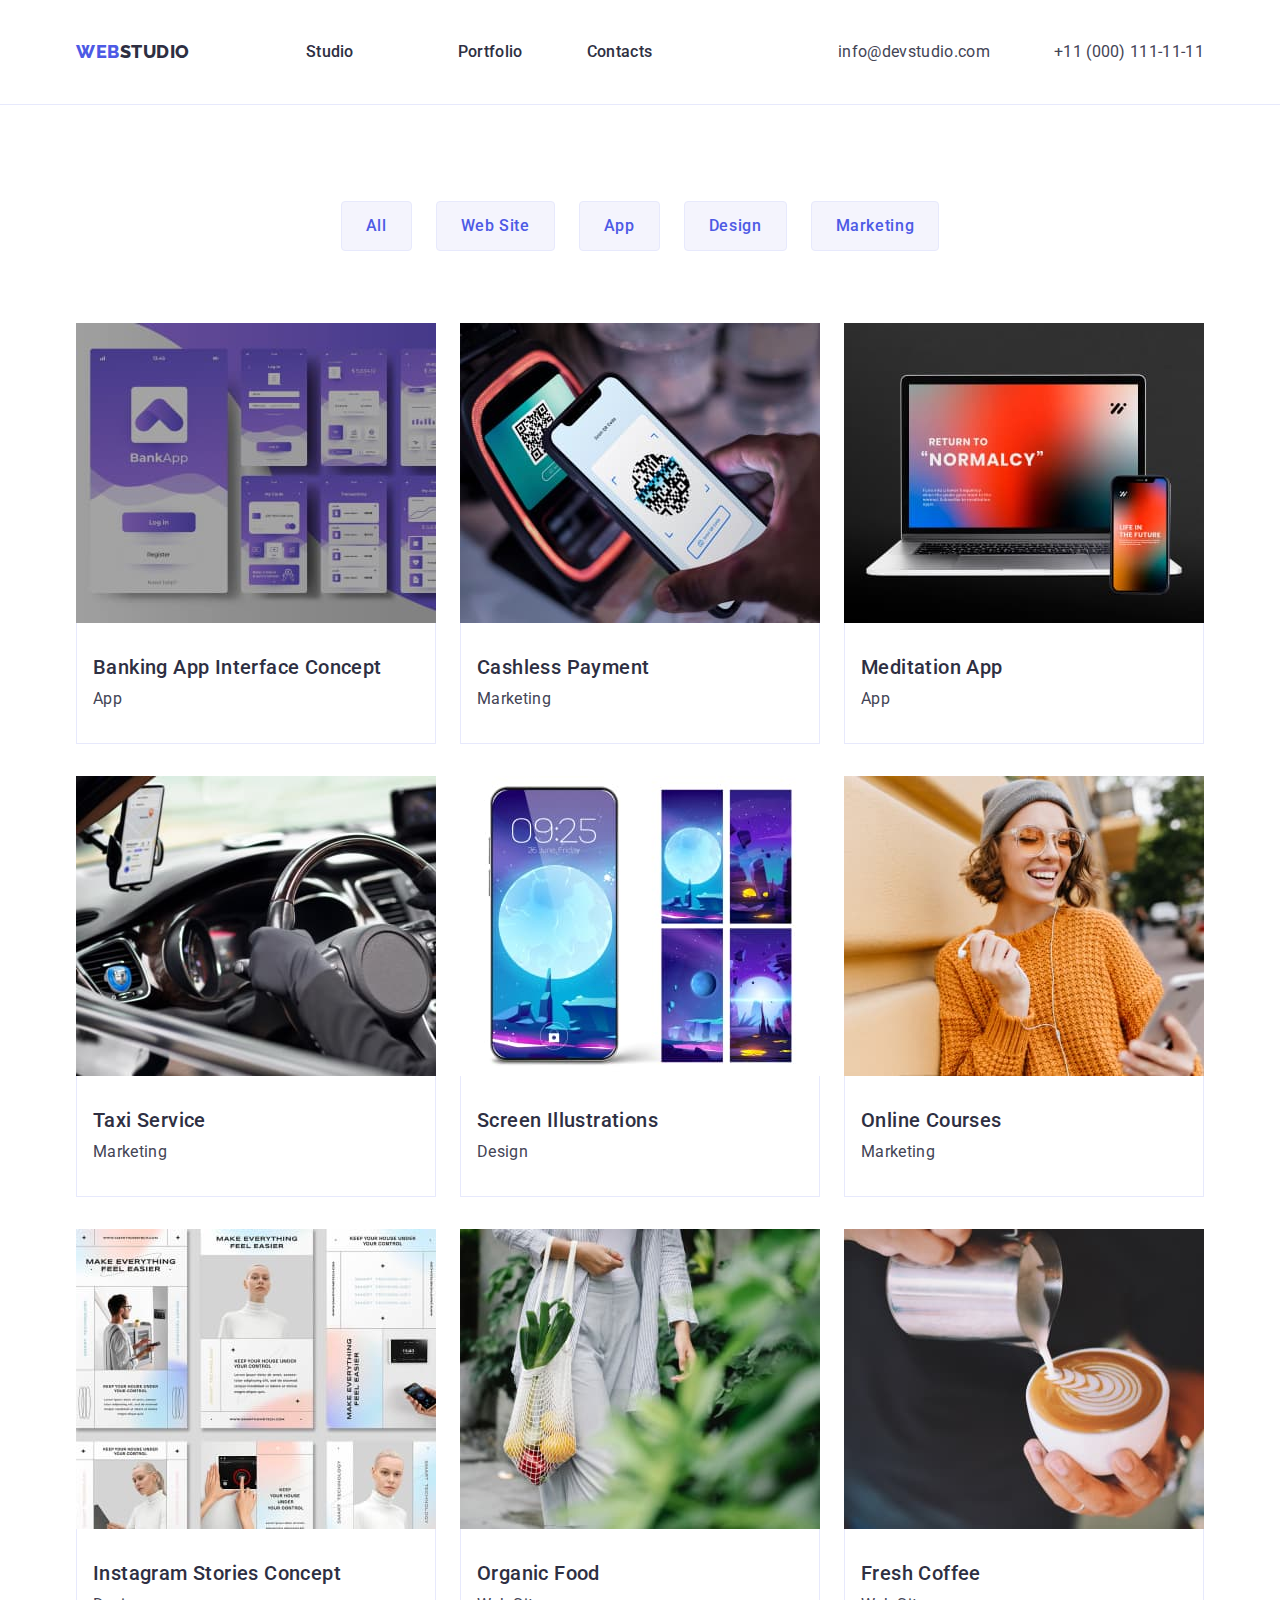
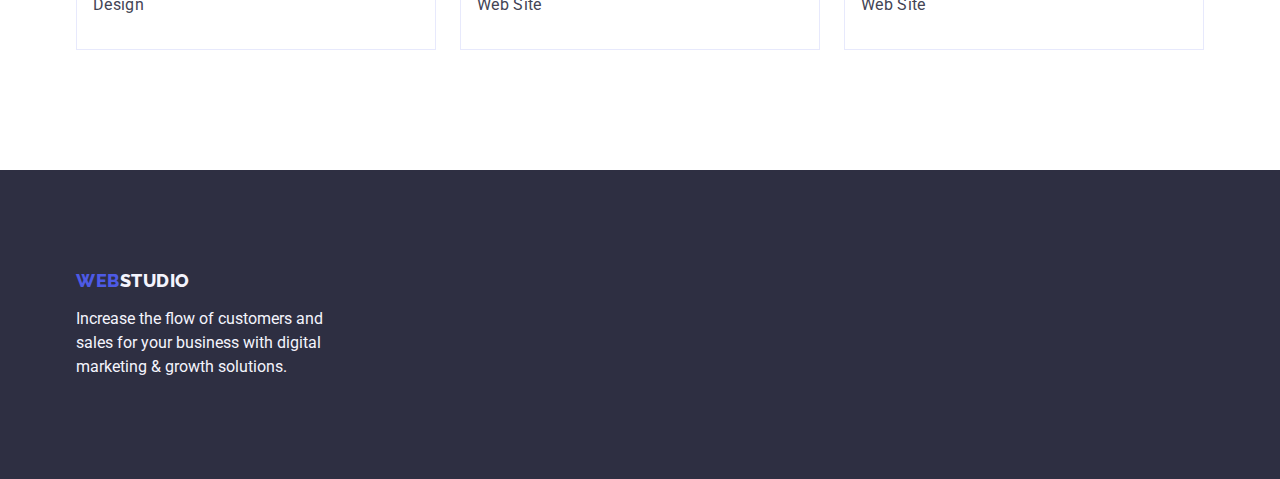
==== commit 2a956b50: "Дві сторінки" ====
--- a/portfolio.html
+++ b/portfolio.html
@@ -20,180 +20,215 @@
       href="https://fonts.googleapis.com/css2?family=Raleway:wght@800&family=Roboto:wght@400;500;700&display=swap"
       rel="stylesheet"
     />
+    <!--нормалайзер-->
+    <link
+      rel="stylesheet"
+      href="https://cdn.jsdelivr.net/npm/modern-normalize@1.1.0/modern-normalize.min.css"
+    />
     <!--Таблиця стилів-->
     <link rel="stylesheet" href="./css/styles.css" />
   </head>
+
   <body>
-    <!--шапка сайту навігаційне меню-->
+    <!--шапка сайту -->
     <header class="header">
-      <nav class="header-nav">
-        <a href="./index.html" class="logo link"
-          >Web<span class="header-logo-studio">Studio</span></a
-        >
-        <ul class="list">
-          <li>
-            <a class="header-link link" href="./index.html">Studio</a>
-          </li>
-          <li>
-            <a class="header-link link" href="./portfolio.html">Portfolio</a>
-          </li>
-          <li>
-            <a class="header-link link" href="">Contacts</a>
-          </li>
-        </ul>
-      </nav>
-      <address class="adrs">
-        <ul class="list">
-          <li>
-            <a class="header-adrs link" href="mailto:info@devstudio.com"
-              >info@devstudio.com</a
-            >
-          </li>
-          <li>
-            <a class="header-adrs link" href="tel:+110001111111"
-              >+11 (000) 111-11-11</a
-            >
-          </li>
-        </ul>
-      </address>
+      <!--навігаційне меню-->
+      <div class="container header-nav-container">
+        <nav class="header-nav">
+          <a href="./index.html" class="logo link"
+            >Web<span class="header-logo-studio">Studio</span></a
+          >
+          <ul class="menu list">
+            <li class="menu-item">
+              <a class="header-link link" href="./index.html">Studio</a>
+            </li>
+            <li class="menu-item">
+              <a class="header-link link" href="./portfolio.html">Portfolio</a>
+            </li>
+            <li class="menu-item">
+              <a class="header-link link" href="">Contacts</a>
+            </li>
+          </ul>
+        </nav>
+
+        <address class="adrs">
+          <ul class="list menu-adrs">
+            <li class="menu-item">
+              <a class="header-adrs link" href="mailto:info@devstudio.com"
+                >info@devstudio.com</a
+              >
+            </li>
+            <li class="menu-item">
+              <a class="header-adrs link" href="tel:+110001111111"
+                >+11 (000) 111-11-11</a
+              >
+            </li>
+          </ul>
+        </address>
+      </div>
     </header>
 
     <main>
       <!--section1-->
-      <section>
-        <h1 hidden>Filters</h1>
-        <!--Filters-->
-        <ul class="list">
-          <li><button type="button" class="btn-portfolio">All</button></li>
-          <li><button type="button" class="btn-portfolio">Web Site</button></li>
-          <li><button type="button" class="btn-portfolio">App</button></li>
-          <li><button type="button" class="btn-portfolio">Design</button></li>
-          <li>
-            <button type="button" class="btn-portfolio">Marketing</button>
-          </li>
-        </ul>
-        <!--Fotos our projects-->
-        <ul class="list">
-          <li>
-            <a href="" class="link"
-              ><img
-                src="./images/portfolio/img-1.jpg"
-                alt="BankApp"
-                width="360"
-                height="300"
-              />
-              <h2 class="text-header">Banking App Interface Concept</h2>
-              <p class="text">App</p></a
-            >
-          </li>
-          <li>
-            <a href="" class="link"
-              ><img
-                src="./images/portfolio/img-2.jpg"
-                alt="QR-Code scan"
-                width="360"
-                height="300"
-              />
-              <h2 class="text-header">Cashless Payment</h2>
-              <p class="text">Marketing</p></a
-            >
-          </li>
-          <li>
-            <a href="" class="link"
-              ><img
-                src="./images/portfolio/img-3.jpg"
-                alt="WEB pages"
-                width="360"
-                height="300"
-              />
-              <h2 class="text-header">Meditation App</h2>
-              <p class="text">App</p></a
-            >
-          </li>
-          <li>
-            <a href="" class="link"
-              ><img
-                src="./images/portfolio/img-4.jpg"
-                alt="Taxi navigator"
-                width="360"
-                height="300"
-              />
-              <h2 class="text-header">Taxi Service</h2>
-              <p class="text">Marketing</p></a
-            >
-          </li>
-          <li>
-            <a href="" class="link"
-              ><img
-                src="./images/portfolio/img-5.jpg"
-                alt="Screen wallpaper"
-                width="360"
-                height="300"
-              />
-              <h2 class="text-header">Screen Illustrations</h2>
-              <p class="text">Design</p></a
-            >
-          </li>
-          <li>
-            <a href="" class="link"
-              ><img
-                src="./images/portfolio/img-6.jpg"
-                alt="Online courses"
-                width="360"
-                height="300"
-              />
-              <h2 class="text-header">Online Courses</h2>
-              <p class="text">Marketing</p></a
-            >
-          </li>
-          <li>
-            <a href="" class="link"
-              ><img
-                src="./images/portfolio/img-7.jpg"
-                alt="Instagram"
-                width="360"
-                height="300"
-              />
-              <h2 class="text-header">Instagram Stories Concept</h2>
-              <p class="text">Design</p></a
-            >
-          </li>
-          <li>
-            <a href="" class="link"
-              ><img
-                src="./images/portfolio/img-8.jpg"
-                alt="Organic Food"
-                width="360"
-                height="300"
-              />
-              <h2 class="text-header">Organic Food</h2>
-              <p class="text">Web Site</p></a
-            >
-          </li>
-          <li>
-            <a href="" class="link"
-              ><img
-                src="./images/portfolio/img-9.jpg"
-                alt="Coffe"
-                width="360"
-                height="300"
-              />
-              <h2 class="text-header">Fresh Coffee</h2>
-              <p class="text">Web Site</p>
-            </a>
-          </li>
-        </ul>
+      <section class="portfolio">
+        <div class="container">
+          <h1 class="visually-hidden" hidden>Filters</h1>
+          <!--Filters-->
+          <ul class="list list-filter">
+            <li><button type="button" class="btn-portfolio">All</button></li>
+            <li>
+              <button type="button" class="btn-portfolio">Web Site</button>
+            </li>
+            <li><button type="button" class="btn-portfolio">App</button></li>
+            <li><button type="button" class="btn-portfolio">Design</button></li>
+            <li>
+              <button type="button" class="btn-portfolio">Marketing</button>
+            </li>
+          </ul>
+          <!--Fotos our projects-->
+          <ul class="list list-cards">
+            <li class="about-list-cards">
+              <a href="" class="link"
+                ><img
+                  src="./images/portfolio/img-1.jpg"
+                  alt="BankApp"
+                  width="360"
+                  height="300"
+                />
+                <div class="card-categories">
+                  <h2 class="text-header">Banking App Interface Concept</h2>
+                  <p class="text">App</p>
+                </div></a
+              >
+            </li>
+            <li>
+              <a href="" class="link"
+                ><img
+                  src="./images/portfolio/img-2.jpg"
+                  alt="QR-Code scan"
+                  width="360"
+                  height="300"
+                />
+                <div class="card-categories">
+                  <h2 class="text-header">Cashless Payment</h2>
+                  <p class="text">Marketing</p>
+                </div></a
+              >
+            </li>
+            <li>
+              <a href="" class="link"
+                ><img
+                  src="./images/portfolio/img-3.jpg"
+                  alt="WEB pages"
+                  width="360"
+                  height="300"
+                />
+                <div class="card-categories">
+                  <h2 class="text-header">Meditation App</h2>
+                  <p class="text">App</p>
+                </div></a
+              >
+            </li>
+            <li>
+              <a href="" class="link"
+                ><img
+                  src="./images/portfolio/img-4.jpg"
+                  alt="Taxi navigator"
+                  width="360"
+                  height="300"
+                />
+                <div class="card-categories">
+                  <h2 class="text-header">Taxi Service</h2>
+                  <p class="text">Marketing</p>
+                </div></a
+              >
+            </li>
+            <li>
+              <a href="" class="link"
+                ><img
+                  src="./images/portfolio/img-5.jpg"
+                  alt="Screen wallpaper"
+                  width="360"
+                  height="300"
+                />
+                <div class="card-categories">
+                  <h2 class="text-header">Screen Illustrations</h2>
+                  <p class="text">Design</p>
+                </div></a
+              >
+            </li>
+            <li>
+              <a href="" class="link"
+                ><img
+                  src="./images/portfolio/img-6.jpg"
+                  alt="Online courses"
+                  width="360"
+                  height="300"
+                />
+                <div class="card-categories">
+                  <h2 class="text-header">Online Courses</h2>
+                  <p class="text">Marketing</p>
+                </div></a
+              >
+            </li>
+            <li>
+              <a href="" class="link"
+                ><img
+                  src="./images/portfolio/img-7.jpg"
+                  alt="Instagram"
+                  width="360"
+                  height="300"
+                />
+                <div class="card-categories">
+                  <h2 class="text-header">Instagram Stories Concept</h2>
+                  <p class="text">Design</p>
+                </div></a
+              >
+            </li>
+            <li>
+              <a href="" class="link"
+                ><img
+                  src="./images/portfolio/img-8.jpg"
+                  alt="Organic Food"
+                  width="360"
+                  height="300"
+                />
+                <div class="card-categories">
+                  <h2 class="text-header">Organic Food</h2>
+                  <p class="text">Web Site</p>
+                </div>
+              </a>
+            </li>
+            <li>
+              <a href="" class="link"
+                ><img
+                  src="./images/portfolio/img-9.jpg"
+                  alt="Coffe"
+                  width="360"
+                  height="300"
+                />
+                <div class="card-categories">
+                  <h2 class="text-header">Fresh Coffee</h2>
+                  <p class="text">Web Site</p>
+                </div>
+              </a>
+            </li>
+          </ul>
+        </div>
       </section>
     </main>
+
     <!--Footer-->
     <footer class="footer">
-      <a class="logo link" href="./index.html"
-        >Web<span class="studio-footer">Studio</span></a
-      >
-      <p class="text-footer">
-        Increase the flow of customers and sales for your business with digital
-        marketing & growth solutions.
-      </p>
+      <div class="container">
+        <a class="logo link footer-logo" href="./index.html"
+          >Web<span class="studio-footer">Studio</span></a
+        >
+        <p class="text-footer">
+          Increase the flow of customers and sales for your business with
+          digital marketing & growth solutions.
+        </p>
+      </div>
     </footer>
   </body>
-</html>+</html>
--- a/css/styles.css
+++ b/css/styles.css
@@ -11,6 +11,7 @@
   --color-grey: #2e2f42;
   --color-white: #ffffff;
   --color-dairy: #fcfcfc;
+  --heder-border-cl: #e7e9fc;
 }
 /*скидання стилів*/
 h1,
@@ -54,7 +55,7 @@
 }
 
 .container {
-  max-width: 1200px;
+  max-width: 1158px;
   margin-left: auto;
   margin-right: auto;
   padding-left: 15px;
@@ -64,6 +65,9 @@
 /*- властивість border-box вже вказана в нормалізаторі*/
 
 /*styles header*/
+.header {
+  border-bottom: 1px solid var(--heder-border-cl);
+}
 
 .header-nav-container {
   display: flex;
@@ -126,9 +130,7 @@
 .header-nav .header-link:focus {
   color: var(--color-ocean);
 }
-.adrs {
-  font-style: normal;
-}
+
 .header-adrs {
   font-style: normal;
   font-weight: 400;
@@ -198,6 +200,19 @@
 }
 
 /*styles section 2*/
+.visually-hidden {
+  position: absolute;
+  width: 1px;
+  height: 1px;
+  margin: -1px;
+  border: 0;
+  padding: 0;
+  white-space: nowrap;
+  clip-path: inset(100%);
+  clip: rect(0 0 0 0);
+  overflow: hidden;
+}
+
 .feature-section {
   display: flex;
   padding-top: 120px;
@@ -280,6 +295,9 @@
 .text-card {
   text-align: center;
 }
+.header-three-team {
+  margin-bottom: 8px;
+}
 /*footer*/
 
 .footer {
@@ -301,17 +319,27 @@
   margin-bottom: 16px;
 }
 /*Portfolio*/
+.portfolio {
+  padding: 96px 0 120px;
+}
 
 .btn-portfolio {
   font-size: 16px;
   letter-spacing: 0.04em;
   font-weight: 500;
   line-height: 1.5;
-  cursor: pointer;
   color: var(--color-iris);
   font-family: "Roboto", sans-serif;
   background-color: var(--color-cloud);
-}
+  display: flex;
+  flex-direction: row;
+  justify-content: center;
+  align-items: center;
+  padding: 12px 24px;
+  border: 1px solid var(--heder-border-cl);
+  border-radius: 4px;
+}
+
 .btn-portfolio:hover,
 .btn-portfolio:focus {
   color: var(--color-white);
@@ -319,9 +347,30 @@
 }
 
 .text-header {
+  margin-bottom: 8px;
   font-weight: 500;
   font-size: 20px;
   line-height: 1.2;
   letter-spacing: 0.02em;
   color: var(--color-navy-blue);
 }
+.list-filter {
+  display: flex;
+  justify-content: center;
+  gap: 24px;
+  margin-bottom: 72px;
+}
+.list-cards {
+  flex-wrap: wrap;
+  column-gap: 24px;
+  row-gap: 32px;
+}
+.card-categories {
+  padding: 32px 16px;
+  border: 1px solid #e7e9fc;
+  border-top: none;
+}
+
+.about-list-cards {
+  flex-basis: calc(100%-48 / 3);
+}
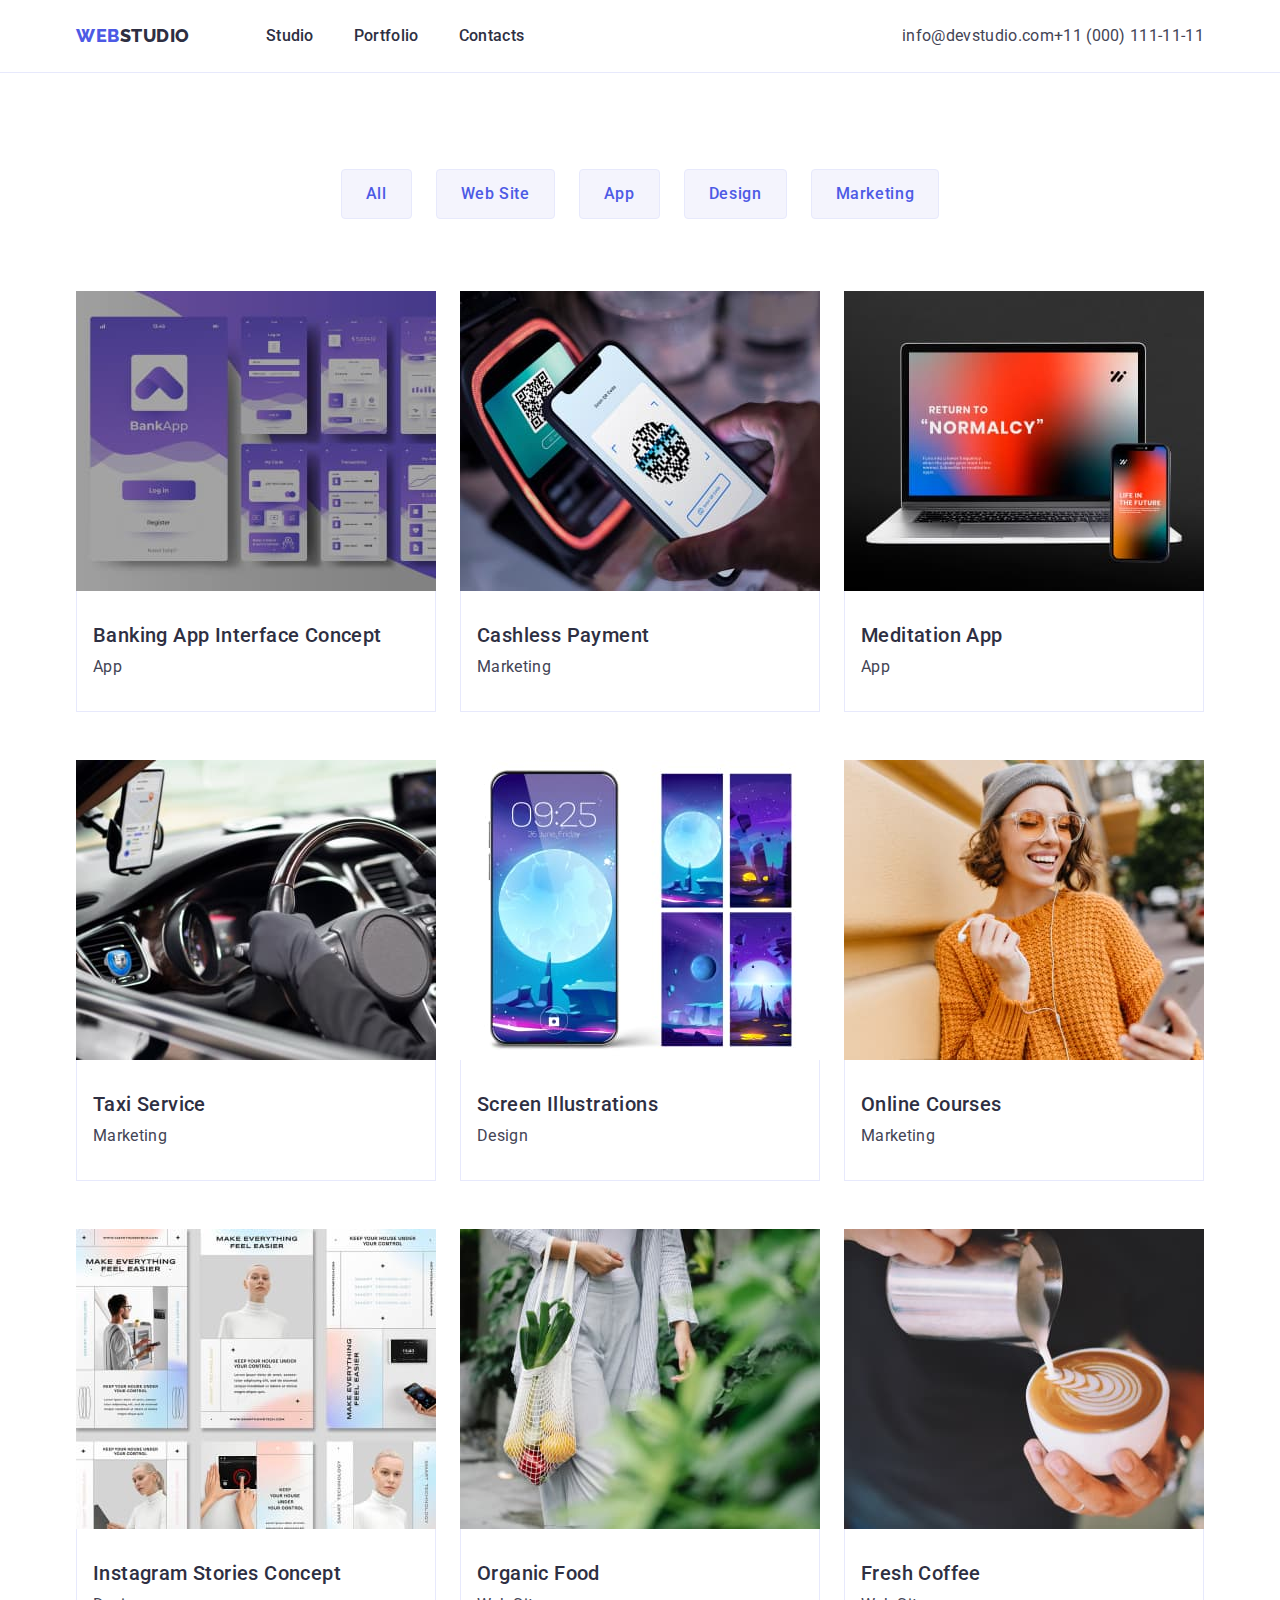
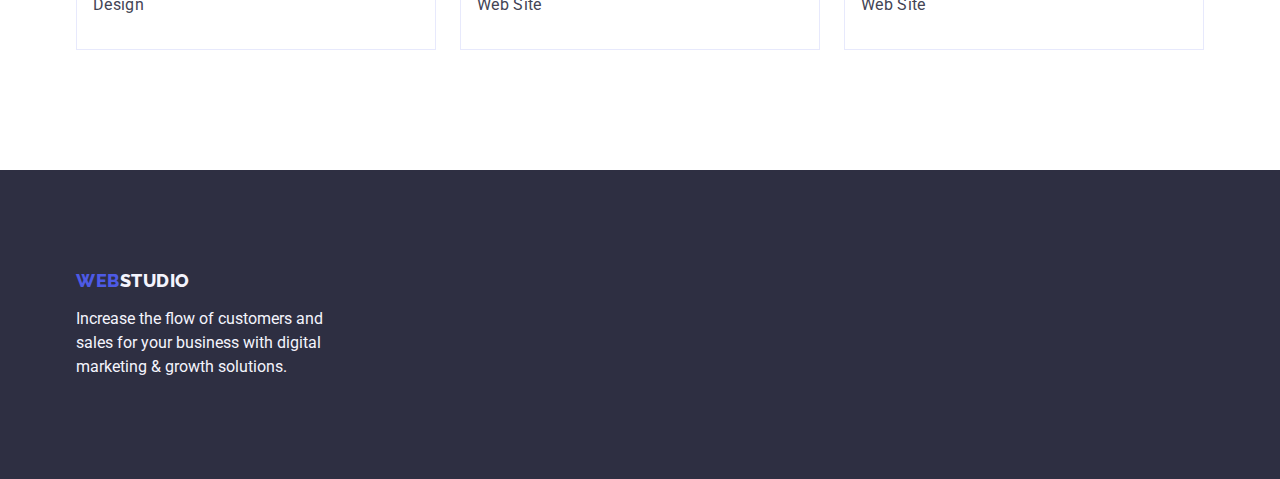
==== commit 883e73bf: "Update" ====
--- a/portfolio.html
+++ b/portfolio.html
@@ -67,7 +67,6 @@
         </address>
       </div>
     </header>
-
     <main>
       <!--section1-->
       <section class="portfolio">
@@ -101,7 +100,7 @@
                 </div></a
               >
             </li>
-            <li>
+            <li class="about-list-cards>
               <a href="" class="link"
                 ><img
                   src="./images/portfolio/img-2.jpg"
@@ -115,7 +114,7 @@
                 </div></a
               >
             </li>
-            <li>
+            <li class="about-list-cards>
               <a href="" class="link"
                 ><img
                   src="./images/portfolio/img-3.jpg"
@@ -129,7 +128,7 @@
                 </div></a
               >
             </li>
-            <li>
+            <li class="about-list-cards>
               <a href="" class="link"
                 ><img
                   src="./images/portfolio/img-4.jpg"
@@ -143,7 +142,7 @@
                 </div></a
               >
             </li>
-            <li>
+            <li class="about-list-cards>
               <a href="" class="link"
                 ><img
                   src="./images/portfolio/img-5.jpg"
@@ -157,7 +156,7 @@
                 </div></a
               >
             </li>
-            <li>
+            <li class="about-list-cards>
               <a href="" class="link"
                 ><img
                   src="./images/portfolio/img-6.jpg"
@@ -171,7 +170,7 @@
                 </div></a
               >
             </li>
-            <li>
+            <li class="about-list-cards>
               <a href="" class="link"
                 ><img
                   src="./images/portfolio/img-7.jpg"
@@ -185,7 +184,7 @@
                 </div></a
               >
             </li>
-            <li>
+            <li class="about-list-cards>
               <a href="" class="link"
                 ><img
                   src="./images/portfolio/img-8.jpg"
@@ -199,7 +198,7 @@
                 </div>
               </a>
             </li>
-            <li>
+            <li class="about-list-cards>
               <a href="" class="link"
                 ><img
                   src="./images/portfolio/img-9.jpg"
--- a/css/styles.css
+++ b/css/styles.css
@@ -74,6 +74,12 @@
   align-items: center;
   justify-content: space-between;
 }
+.menu {
+  gap: 40px;
+}
+.menu-item {
+  padding: 24px 0px;
+}
 .menu,
 .menu-adrs {
   display: flex;
@@ -113,9 +119,6 @@
   letter-spacing: 0.03em;
   text-transform: uppercase;
   color: var(--color-grey);
-}
-.menu-item:not(:last-child) {
-  margin: 40px;
 }
 
 .header-link {
@@ -215,10 +218,13 @@
 
 .feature-section {
   display: flex;
-  padding-top: 120px;
-}
-.list {
+  padding: 120px 0;
+}
+.main-feature-list {
   gap: 24px;
+}
+.feature-list {
+  flex-basis: calc((100% - 72px) / 4);
 }
 
 /*
@@ -248,6 +254,9 @@
   letter-spacing: 0.02em;
   font-size: 20px;
   color: var(--color-navy-blue);
+}
+.header-feature {
+  margin-bottom: 8px;
 }
 .text {
   font-weight: 400;
@@ -317,6 +326,7 @@
 
 .footer-logo {
   margin-bottom: 16px;
+  display: inline-block;
 }
 /*Portfolio*/
 .portfolio {
@@ -344,6 +354,7 @@
 .btn-portfolio:focus {
   color: var(--color-white);
   background-color: var(--color-ocean);
+  border: 1px solid transparent;
 }
 
 .text-header {
@@ -363,7 +374,7 @@
 .list-cards {
   flex-wrap: wrap;
   column-gap: 24px;
-  row-gap: 32px;
+  row-gap: 48px;
 }
 .card-categories {
   padding: 32px 16px;
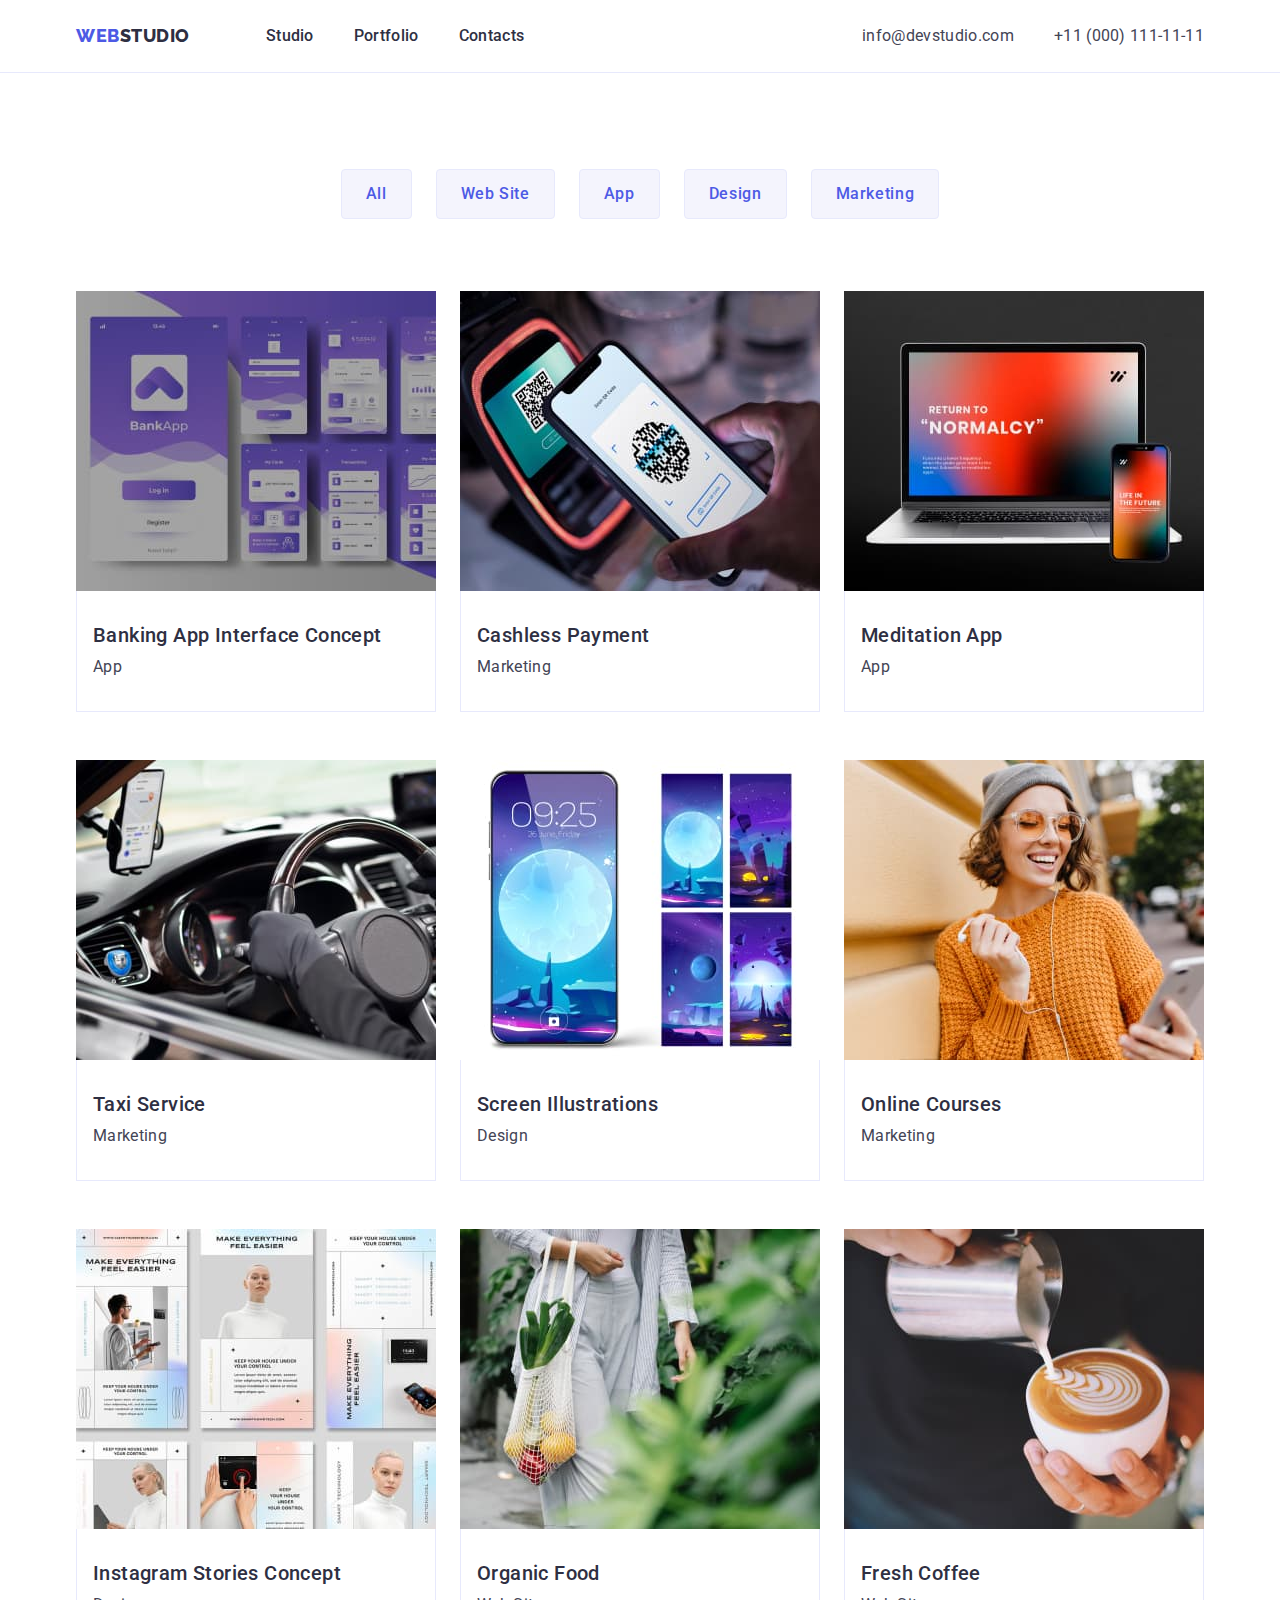
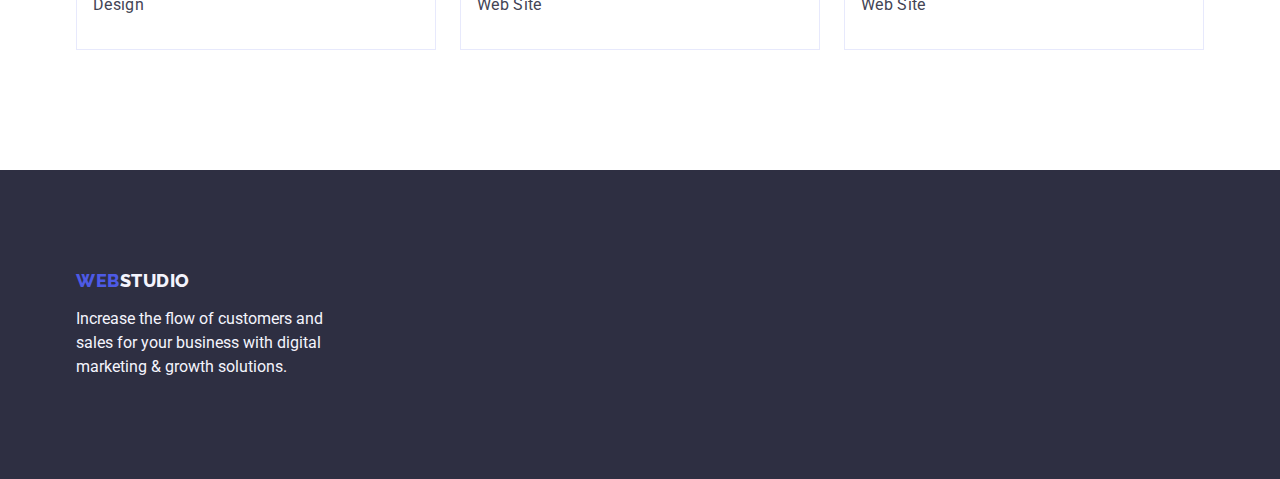
==== commit f143e789: "Update" ====
--- a/portfolio.html
+++ b/portfolio.html
@@ -52,7 +52,7 @@
         </nav>
 
         <address class="adrs">
-          <ul class="list menu-adrs">
+          <ul class="list menu menu-adrs">
             <li class="menu-item">
               <a class="header-adrs link" href="mailto:info@devstudio.com"
                 >info@devstudio.com</a
@@ -100,7 +100,7 @@
                 </div></a
               >
             </li>
-            <li class="about-list-cards>
+            <li class="about-list-cards">
               <a href="" class="link"
                 ><img
                   src="./images/portfolio/img-2.jpg"
@@ -114,7 +114,7 @@
                 </div></a
               >
             </li>
-            <li class="about-list-cards>
+            <li class="about-list-cards">
               <a href="" class="link"
                 ><img
                   src="./images/portfolio/img-3.jpg"
@@ -128,7 +128,7 @@
                 </div></a
               >
             </li>
-            <li class="about-list-cards>
+            <li class="about-list-cards">
               <a href="" class="link"
                 ><img
                   src="./images/portfolio/img-4.jpg"
@@ -142,7 +142,7 @@
                 </div></a
               >
             </li>
-            <li class="about-list-cards>
+            <li class="about-list-cards">
               <a href="" class="link"
                 ><img
                   src="./images/portfolio/img-5.jpg"
@@ -156,7 +156,7 @@
                 </div></a
               >
             </li>
-            <li class="about-list-cards>
+            <li class="about-list-cards">
               <a href="" class="link"
                 ><img
                   src="./images/portfolio/img-6.jpg"
@@ -170,7 +170,7 @@
                 </div></a
               >
             </li>
-            <li class="about-list-cards>
+            <li class="about-list-cards">
               <a href="" class="link"
                 ><img
                   src="./images/portfolio/img-7.jpg"
@@ -184,7 +184,7 @@
                 </div></a
               >
             </li>
-            <li class="about-list-cards>
+            <li class="about-list-cards">
               <a href="" class="link"
                 ><img
                   src="./images/portfolio/img-8.jpg"
@@ -198,7 +198,7 @@
                 </div>
               </a>
             </li>
-            <li class="about-list-cards>
+            <li class="about-list-cards">
               <a href="" class="link"
                 ><img
                   src="./images/portfolio/img-9.jpg"
